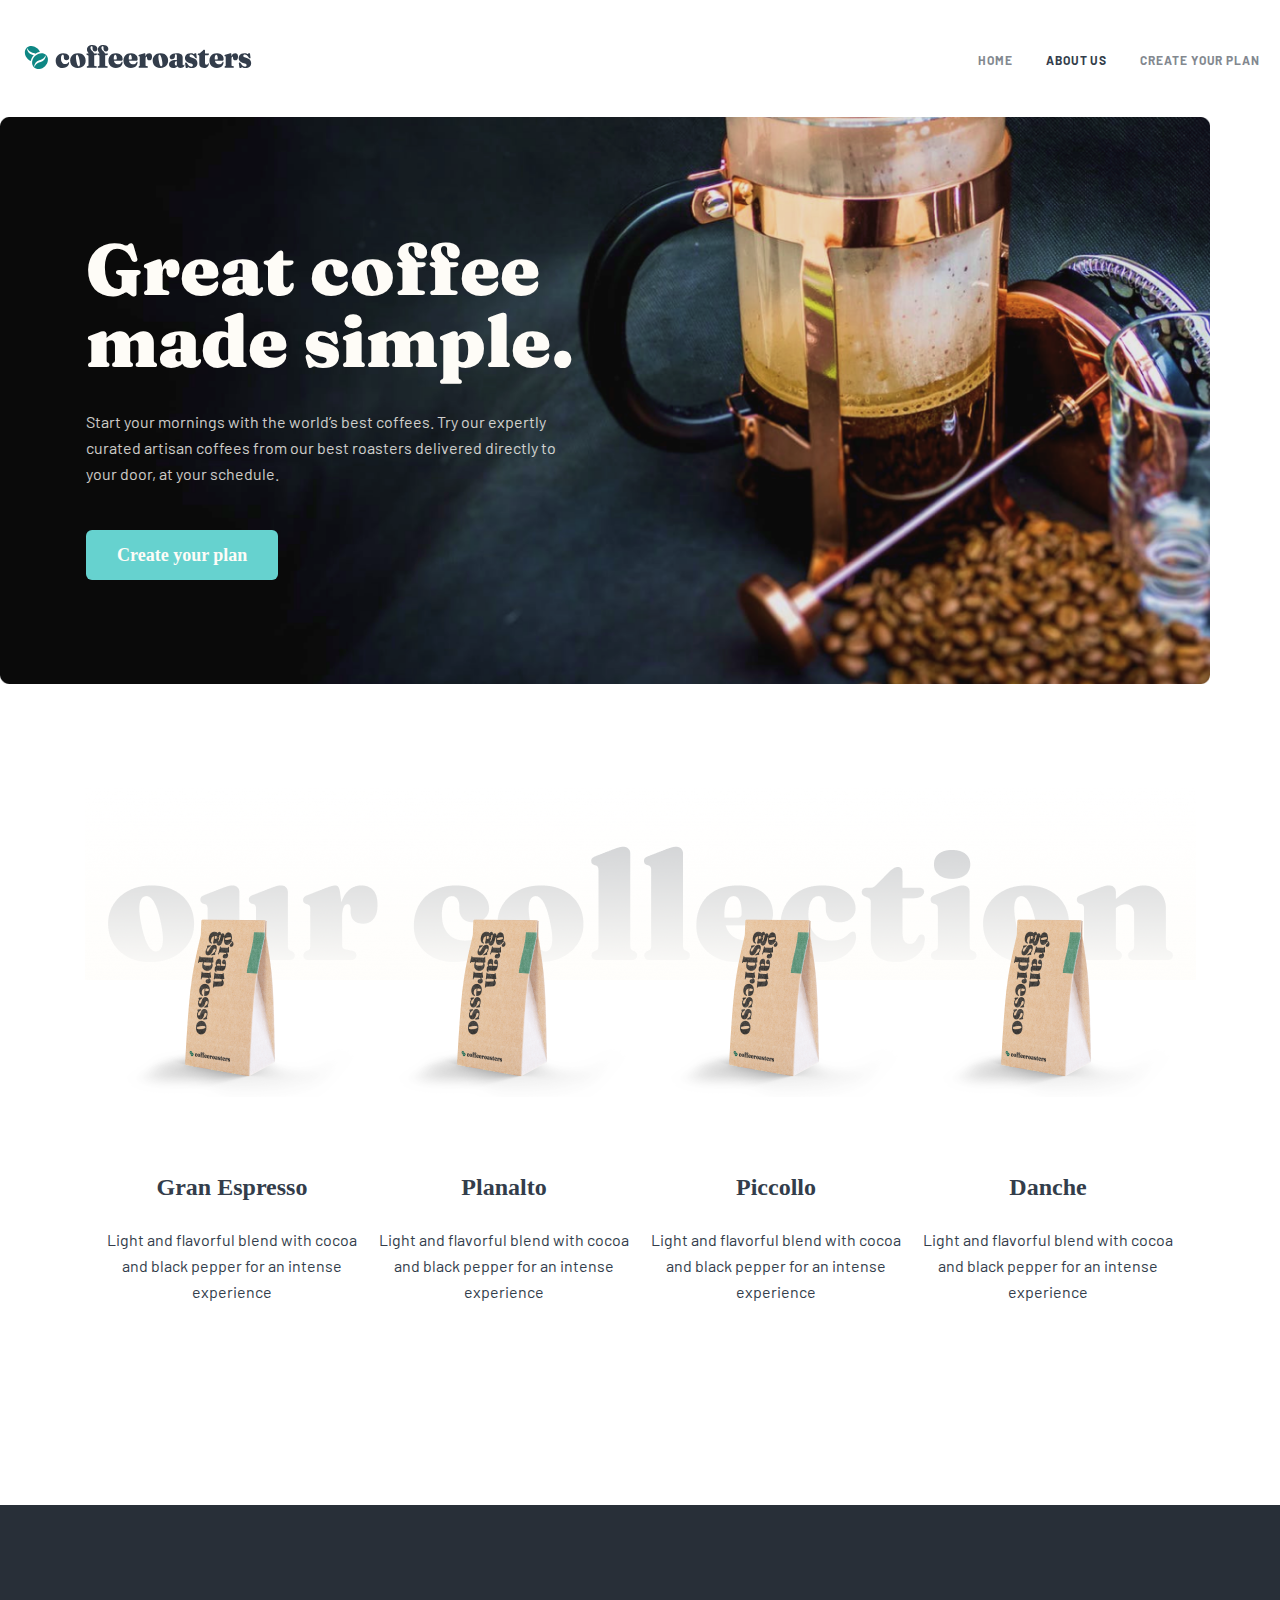
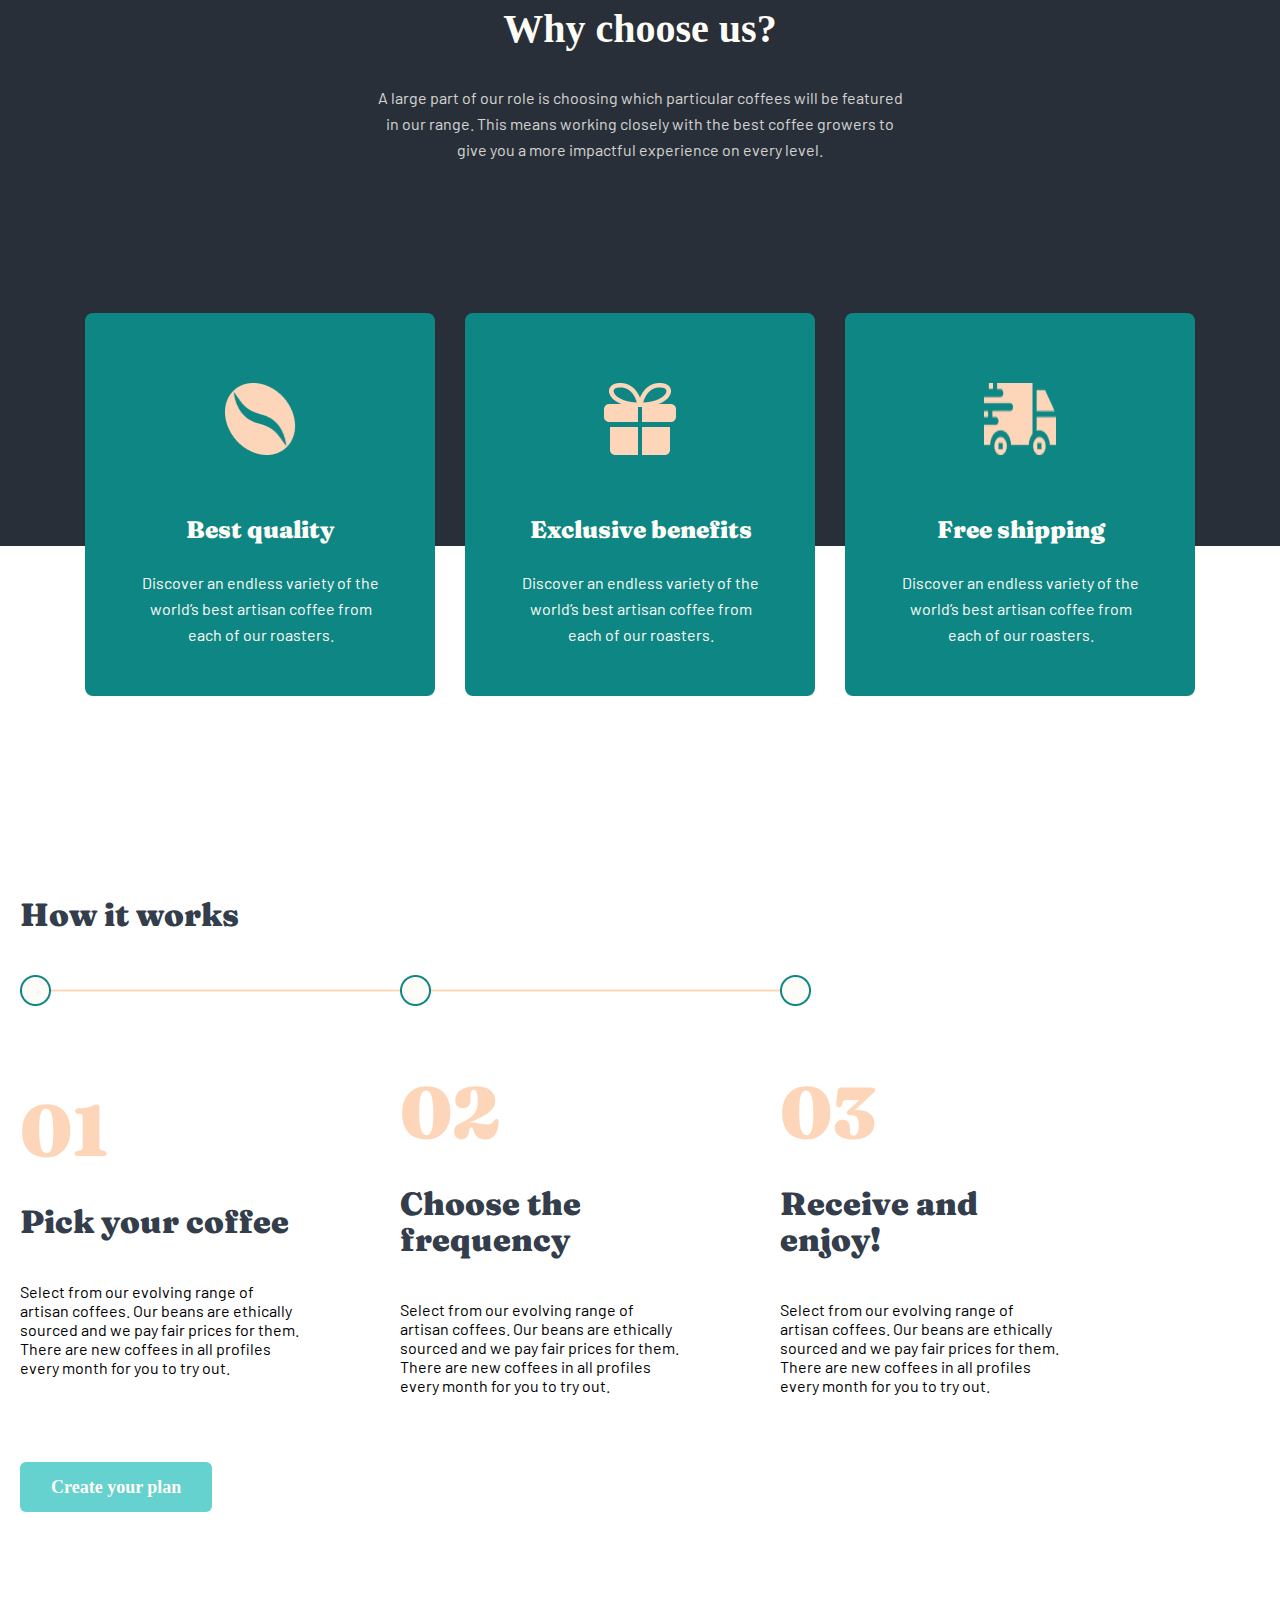
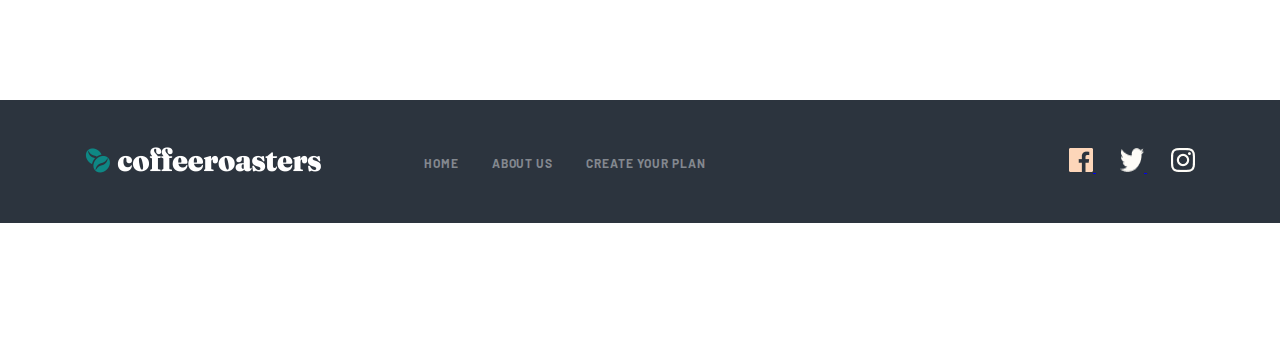
==== index.html @ d8177c58 "Initial commit" ====
<!DOCTYPE html>
<html lang="en">
<head>
    <meta charset="UTF-8">
    <meta http-equiv="X-UA-Compatible" content="IE=edge">
    <meta name="viewport" content="width=device-width, initial-scale=1.0">
    <link rel="stylesheet" href="./css/main.css">
    <title>Document</title>
</head>
<body>
    <!-- HEADER -->
    <header class="header">
        <div class="container header__container">
            <a class="header__link" href="#">
                <img class="header__img" src="./images/Group 5.svg" alt="logo" width="236" height="26">
            </a>
            <!-- NAV -->
            <nav class="sitenav">
                <ul class="sitenav__list">
                    <li class="sitenav__item">
                        <a href="#" class="sitenav__link">
                            HOME
                        </a>
                    </li>

                    <li class="sitenav__item">
                        <a href="#" class="sitenav__link sitenav__link--about">
                            ABOUT US
                        </a>
                    </li>

                    <li class="sitenav__item">
                        <a href="#" class="sitenav__link">
                            Create your plan
                        </a>
                    </li>
                </ul>
            </nav>
        </div>
    </header>

    <!-- MAIN -->
    <main class="main">
        <!-- HERO -->
        <section class="hero">
            <div class="container hero__container">
                <div class="hero__wrapper">
                    <h1 class="hero__heading">
                        Great coffee
                        made simple.
                    </h1>
                    <p class="hero__desc">
                        Start your mornings with the world’s best coffees. Try our expertly curated artisan coffees from our best roasters delivered directly to your door, at your schedule.
                    </p>
                    <a class="button" href="#">Create your plan</a>
                </div>
            </div>
        </section>
        <!-- COLLECTION -->
        <section class="collection">
            <div class="container collection__container">
                <ul class="collection__list">
                    <li class="collection__item">
                        <img class="collection__img" src="./images/collection.png" alt="collection" width="255" height="193">

                        <p class="collection__desc">
                            Gran Espresso
                        </p>
                        <p class="collection__desc-small">
                            Light and flavorful blend with cocoa and black pepper for an intense experience
                        </p>
                    </li>

                    <li class="collection__item">
                        <img class="collection__img" src="./images/collection.png" alt="collection" width="255" height="193">

                        <p class="collection__desc">
                            Planalto
                        </p>
                        <p class="collection__desc-small">
                            Light and flavorful blend with cocoa and black pepper for an intense experience
                        </p>
                    </li>

                    <li class="collection__item">
                        <img class="collection__img" src="./images/collection.png" alt="collection" width="255" height="193">

                        <p class="collection__desc">
                            Piccollo
                        </p>
                        <p class="collection__desc-small">
                            Light and flavorful blend with cocoa and black pepper for an intense experience
                        </p>
                    </li>

                    <li class="collection__item">
                        <img class="collection__img" src="./images/collection.png" alt="collection" width="255" height="193">

                        <p class="collection__desc">
                            Danche
                        </p>
                        <p class="collection__desc-small">
                            Light and flavorful blend with cocoa and black pepper for an intense experience
                        </p>
                    </li>
                </ul>
            </div>
        </section>
        <!-- CHOOSE -->
        <section class="choose">
            <div class="container choose__container">
                <h2 class="choose__heading">Why choose us?</h2>
                <p class="choose__desc">
                    A large part of our role is choosing which particular coffees will be featured
                    in our range. This means working closely with the best coffee growers to give
                    you a more impactful experience on every level.
                </p>

                <ul class="choose__list">
                    <li class="choose__item">
                        <img class="choose__img" src="./images/cofe.png" alt="cofe" width="72" height="72">

                        <p class="choose__list-desc">Best quality</p>
                        <p class="choose__list-descsmall">Discover an endless variety of the world’s best artisan coffee from each of our roasters.</p>
                    </li>

                    <li class="choose__item">
                        <img class="choose__img" src="./images/sovga.png" alt="cofe" width="72" height="72">

                        <p class="choose__list-desc">Exclusive benefits</p>
                        <p class="choose__list-descsmall">Discover an endless variety of the world’s best artisan coffee from each of our roasters.</p>
                    </li>

                    <li class="choose__item">
                        <img class="choose__img" src="./images/kamaz.png" alt="cofe" width="72" height="72">

                        <p class="choose__list-desc">Free shipping</p>
                        <p class="choose__list-descsmall">Discover an endless variety of the world’s best artisan coffee from each of our roasters.</p>
                    </li>
                </ul>
            </div>
        </section>
        <!-- WORKS -->
        <section class="works">
            <div class="container works__container">
                <p class="works__desc">How it works</p>
                <img class="works__img" src="./images/works.png" alt="works" >

                <ul class="works__list">
                    <li class="works__item">
                        <span class="works__span">01</span>

                        <p class="works__desc">
                            Pick your coffee
                        </p>
                        <p class="works__desc-small">Select from our evolving range of artisan coffees. Our beans are ethically sourced and we pay fair prices for them. There are new coffees in all profiles every month for you to try out.</p>
                    </li>

                    <li class="works__item">
                        <span class="works__span">02</span>

                        <p class="works__desc">
                            Choose the frequency
                        </p>
                        <p class="works__desc-small">Select from our evolving range of artisan coffees. Our beans are ethically sourced and we pay fair prices for them. There are new coffees in all profiles every month for you to try out.</p>
                    </li>

                    <li class="works__item">
                        <span class="works__span">03</span>

                        <p class="works__desc">
                            Receive and enjoy!
                        </p>
                        <p class="works__desc-small">Select from our evolving range of artisan coffees. Our beans are ethically sourced and we pay fair prices for them. There are new coffees in all profiles every month for you to try out.</p>
                    </li>
                </ul>

                <a class="button" href="#">Create your plan</a>
            </div>
        </section>
    </main>

    <!-- FOOTER -->
    <footer class="footer">
        <div class="container footer__container">
          <div class="footer__wrapper">
            <a class="header__link" href="#">
                <img class="header__img" src="./images/coffe.png" alt="logo" width="236" height="26">
            </a>

            <ul class="footer__list">
                <li class="footer__item">
                    <a class="footer__link" href="#">HOME</a>
                </li>

                <li class="footer__item">
                    <a class="footer__link" href="#">ABOUT US</a>
                </li>

                <li class="footer__item">
                    <a class="footer__link" href="#">Create your plan</a>
                </li>
            </ul>
          </div>

          <div class="footer__imgwrapper">
            <a class="footer__img-link" href="#">
                <img class="footer__img" src="./images/facebook.png" alt="facebook" width="24" height="24">
            </a>

            <a class="footer__img-link" href="#">
                <img class="footer__img" src="./images/twitter.png" alt="facebook" width="24" height="24">
            </a>

            <a class="footer__img-link" href="#">
                <img class="footer__img" src="./images/instagram.png" alt="facebook" width="24" height="24">
            </a>
          </div>
        </div>
    </footer>
</body>
</html>
---- css/main.css ----
@font-face {
  font-family: 'Barlow';
  src: url("../fonts/Barlow-Regular.woff2") format("woff2"), url("../fonts/Barlow-Regular.woff") format("woff"), url("../fonts/Barlow-Regular.ttf") format("truetype");
  font-weight: normal;
  font-style: normal;
  font-display: swap;
}

@font-face {
  font-family: 'Barlow';
  src: url("../fonts/Barlow-SemiBold.woff2") format("woff2"), url("../fonts/Barlow-SemiBold.woff") format("woff"), url("../fonts/Barlow-SemiBold.ttf") format("truetype");
  font-weight: 600;
  font-style: normal;
  font-display: swap;
}

@font-face {
  font-family: 'Fraunces';
  src: url("../fonts/Fraunces-Black.woff2") format("woff2"), url("../fonts/Fraunces-Black.woff") format("woff"), url("../fonts/Fraunces-Black.ttf") format("truetype");
  font-weight: 900;
  font-style: normal;
  font-display: swap;
}

@font-face {
  font-family: 'Barlow';
  src: url("../fonts/Barlow-Medium.woff2") format("woff2"), url("../fonts/Barlow-Medium.woff") format("woff"), url("../fonts/Barlow-Medium.ttf") format("truetype");
  font-weight: 500;
  font-style: normal;
  font-display: swap;
}

@font-face {
  font-family: 'Barlow';
  src: url("../fonts/Barlow-Bold.woff2") format("woff2"), url("../fonts/Barlow-Bold.woff") format("woff"), url("../fonts/Barlow-Bold.ttf") format("truetype");
  font-weight: bold;
  font-style: normal;
  font-display: swap;
}

html {
  -webkit-box-sizing: border-box;
          box-sizing: border-box;
  scroll-behavior: smooth;
}

*,
*::after,
*::before {
  -webkit-box-sizing: border-box;
          box-sizing: border-box;
}

body {
  margin: 0;
  padding: 0;
  font-family: 'Barlow', 'Fraunces', sans-serif;
}

img {
  display: inline-block;
}

.visually-hidden {
  position: absolute;
  width: 1px;
  height: 1px;
  margin: -1px;
  border: 0;
  padding: 0;
  white-space: nowrap;
  -webkit-clip-path: inset(100%);
          clip-path: inset(100%);
  clip: rect(0 0 0 0);
  overflow: hidden;
}

.container {
  max-width: 1320px;
  margin: 0 auto;
  padding: 0 20px;
}

.button {
  padding: 15px 31px;
  text-decoration: none;
  background: #66D2CF;
  border-radius: 6px;
  font-family: 'Fraunces 9pt';
  font-style: normal;
  font-weight: 900;
  font-size: 18px;
  line-height: 25px;
  text-align: center;
  color: #FEFCF7;
}

.button:hover {
  opacity: 0.8;
}

.button:active {
  opacity: 0.4;
}

.header {
  padding-top: 44px;
  padding-bottom: 44px;
}

.header__container {
  display: -webkit-box;
  display: -ms-flexbox;
  display: flex;
  -webkit-box-align: center;
      -ms-flex-align: center;
          align-items: center;
  -webkit-box-pack: justify;
      -ms-flex-pack: justify;
          justify-content: space-between;
}

.header__link {
  text-decoration: none;
}

.header__link:hover {
  opacity: 0.8;
}

.header__link:active {
  opacity: 0.4;
}

.sitenav__list {
  display: -webkit-box;
  display: -ms-flexbox;
  display: flex;
  margin: 0;
  padding: 0;
  list-style: none;
}

.sitenav__item + .sitenav__item {
  margin-left: 33px;
}

.sitenav__link {
  text-decoration: none;
  font-weight: 700;
  font-size: 12px;
  line-height: 15px;
  letter-spacing: 0.923077px;
  text-transform: uppercase;
  color: #83888F;
}

.sitenav__link--about {
  color: #333D4B;
}

.sitenav__link:hover {
  opacity: 0.8;
}

.sitenav__link:active {
  opacity: 0.4;
}

.hero__container {
  background-image: url(../images/Bitmap.png);
  background-size: contain;
  background-repeat: no-repeat;
  padding-top: 116px;
  padding-bottom: 116px;
  padding-left: 86px;
}

.hero__wrapper {
  width: 493px;
}

.hero__heading {
  font-family: 'Fraunces';
  margin: 0;
  margin-bottom: 32px;
  font-weight: 900;
  font-size: 72px;
  line-height: 72px;
  color: #FEFCF7;
}

.hero__desc {
  margin: 0;
  margin-bottom: 56px;
  font-size: 16px;
  line-height: 26px;
  color: #FEFCF7;
  mix-blend-mode: normal;
  opacity: 0.8;
}

.collection {
  padding-top: 100px;
  padding-bottom: 200px;
}

.collection__container {
  max-width: 1111px;
  padding-top: 120px;
  background-image: url(../images/our.png);
  background-repeat: no-repeat;
  background-size: contain;
}

.collection__img {
  margin-bottom: 71px;
}

.collection__list {
  display: -webkit-box;
  display: -ms-flexbox;
  display: flex;
  -webkit-box-pack: justify;
      -ms-flex-pack: justify;
          justify-content: space-between;
  list-style: none;
  margin: 0;
  padding: 0;
}

.collection__desc {
  width: 255px;
  margin: 0;
  margin-bottom: 24px;
  font-family: 'Fraunces 9pt';
  font-style: normal;
  font-weight: 900;
  font-size: 24px;
  line-height: 32px;
  text-align: center;
  color: #333D4B;
}

.collection__desc-small {
  width: 255px;
  margin: 0;
  font-size: 16px;
  line-height: 26px;
  text-align: center;
  color: #333D4B;
}

.choose {
  padding-bottom: 351px;
}

.choose__container {
  padding-top: 100px;
  background-color: #282F38;
}

.choose__heading {
  margin: 0;
  margin-bottom: 32px;
  font-family: 'Fraunces 9pt';
  font-style: normal;
  font-weight: 900;
  font-size: 40px;
  line-height: 48px;
  text-align: center;
  color: #FEFCF7;
}

.choose__desc {
  width: 540px;
  margin: 0;
  margin: 0 auto;
  font-size: 16px;
  line-height: 26px;
  text-align: center;
  color: #FEFCF7;
  mix-blend-mode: normal;
  opacity: 0.8;
}

.choose__list {
  display: -webkit-box;
  display: -ms-flexbox;
  display: flex;
  -webkit-box-pack: center;
      -ms-flex-pack: center;
          justify-content: center;
  list-style: none;
  margin: 0;
  padding: 0;
}

.choose__item {
  position: relative;
  top: 150px;
  text-align: center;
  padding-top: 70px;
  padding-right: 48px;
  padding-bottom: 48px;
  padding-left: 48px;
  background-color: #0E8784;
  border-radius: 8px;
  width: 350px;
}

.choose__item + .choose__item {
  margin-left: 30px;
}

.choose__img {
  margin-bottom: 56px;
}

.choose__list-desc {
  width: 255px;
  margin: 0;
  margin-bottom: 24px;
  font-family: 'Fraunces';
  font-weight: 900;
  font-size: 24px;
  line-height: 32px;
  color: #FEFCF7;
}

.choose__list-descsmall {
  margin: 0;
  width: 255px;
  font-size: 16px;
  line-height: 26px;
  color: #FEFCF7;
}

.works {
  padding-bottom: 200px;
}

.works__desc {
  margin: 0;
  margin-bottom: 80px;
  font-family: 'Fraunces 9pt';
  font-style: normal;
  font-weight: 900;
  font-size: 24px;
  line-height: 32px;
  color: #83888F;
}

.works__img {
  margin-bottom: 67px;
}

.works__list {
  display: -webkit-box;
  display: -ms-flexbox;
  display: flex;
  -webkit-box-align: center;
      -ms-flex-align: center;
          align-items: center;
  list-style: none;
  margin: 0;
  padding: 0;
}

.works__item {
  width: 285px;
  margin-bottom: 64px;
}

.works__item + .works__item {
  margin-left: 95px;
}

.works__span {
  display: inline-block;
  margin-bottom: 38px;
  font-family: 'Fraunces';
  font-style: normal;
  font-weight: 900;
  font-size: 72px;
  line-height: 72px;
  color: #FDD6BA;
}

.works__desc {
  margin: 0;
  margin-bottom: 42px;
  font-family: 'Fraunces';
  font-style: normal;
  font-weight: 900;
  font-size: 32px;
  line-height: 36px;
  color: #333D4B;
}

.works__desc-smal {
  margin: 0;
  font-size: 16px;
  line-height: 26px;
  color: #333D4B;
}

.footer {
  padding-bottom: 135px;
}

.footer__container {
  display: -webkit-box;
  display: -ms-flexbox;
  display: flex;
  -webkit-box-align: center;
      -ms-flex-align: center;
          align-items: center;
  -webkit-box-pack: justify;
      -ms-flex-pack: justify;
          justify-content: space-between;
  background: #2C343E;
  padding: 47px 85px;
}

.footer__list {
  display: -webkit-box;
  display: -ms-flexbox;
  display: flex;
  list-style: none;
  margin: 0;
  margin-left: 103px;
  padding: 0;
}

.footer__item + .footer__item {
  margin-left: 33px;
}

.footer__wrapper {
  display: -webkit-box;
  display: -ms-flexbox;
  display: flex;
  -webkit-box-align: center;
      -ms-flex-align: center;
          align-items: center;
}

.footer__link {
  text-decoration: none;
  font-weight: 700;
  font-size: 12px;
  line-height: 15px;
  letter-spacing: 0.923077px;
  text-transform: uppercase;
  color: #83888F;
}

.footer__link:hover {
  opacity: 0.8;
}

.footer__link:active {
  opacity: 0.4;
}

.footer__img-link + .footer__img-link {
  margin-left: 24px;
}

.footer__img-link:hover {
  opacity: 0.8;
}

.footer__img-link:active {
  opacity: 0.4;
}
/*# sourceMappingURL=main.css.map */
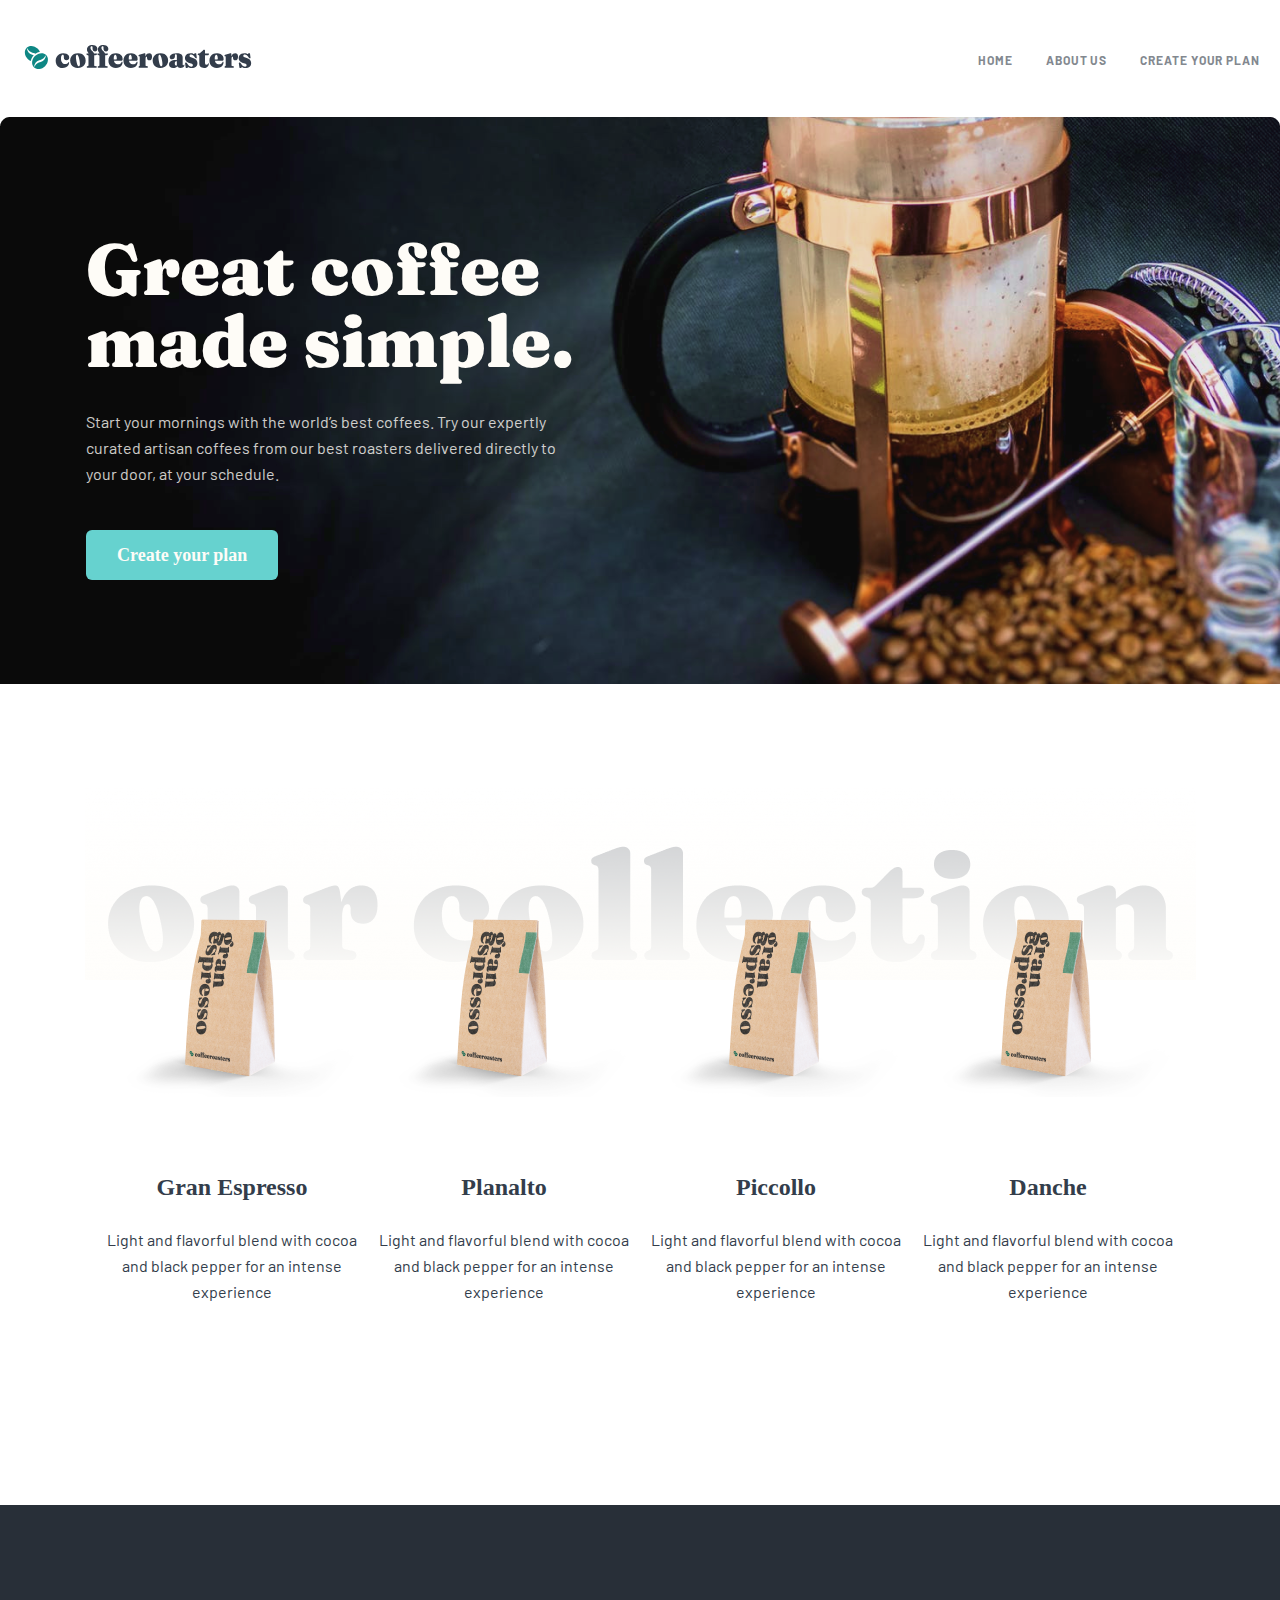
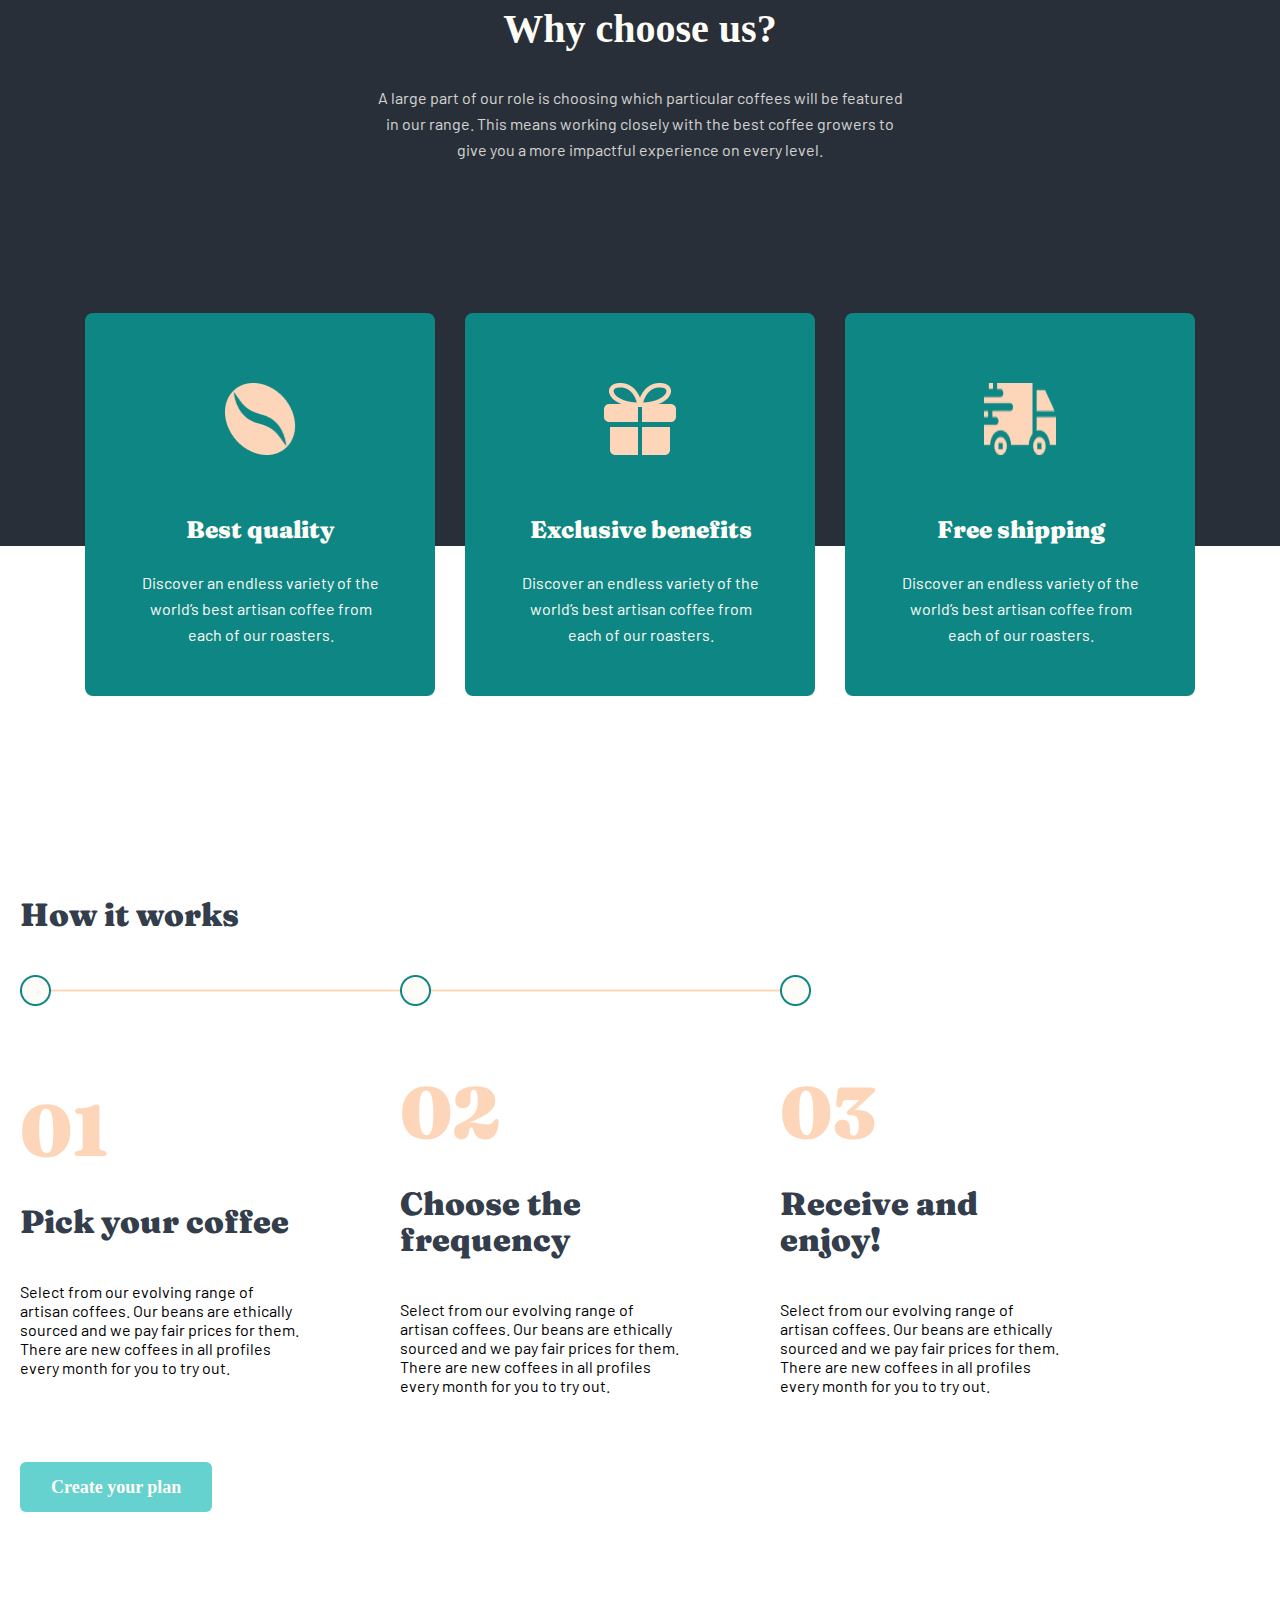
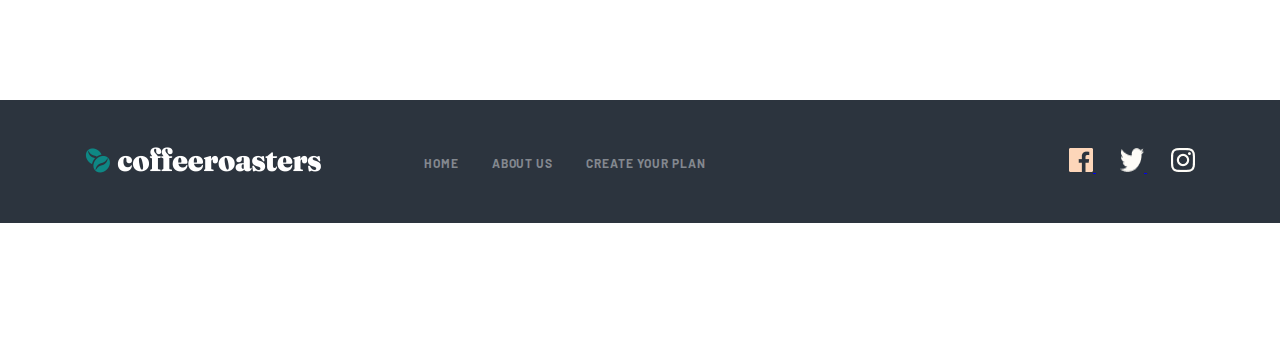
==== commit 252aadc0: "about" ====
--- a/index.html
+++ b/index.html
@@ -24,7 +24,7 @@
                     </li>
 
                     <li class="sitenav__item">
-                        <a href="#" class="sitenav__link sitenav__link--about">
+                        <a href="./about.html" class="sitenav__link sitenav__link--about">
                             ABOUT US
                         </a>
                     </li>
--- a/css/main.css
+++ b/css/main.css
@@ -155,10 +155,6 @@
   color: #83888F;
 }
 
-.sitenav__link--about {
-  color: #333D4B;
-}
-
 .sitenav__link:hover {
   opacity: 0.8;
 }
@@ -169,8 +165,7 @@
 
 .hero__container {
   background-image: url(../images/Bitmap.png);
-  background-size: contain;
-  background-repeat: no-repeat;
+  background-size: cover;
   padding-top: 116px;
   padding-bottom: 116px;
   padding-left: 86px;
@@ -475,4 +470,72 @@
 .footer__img-link:active {
   opacity: 0.4;
 }
+
+.about {
+  padding-bottom: 168px;
+}
+
+.about__container {
+  background-image: url(../images/blackcofe.png);
+  background-size: cover;
+  padding: 137px 85px;
+}
+
+.about__heading {
+  margin: 0;
+  margin-bottom: 24px;
+  font-family: 'Fraunces';
+  font-style: normal;
+  font-weight: 900;
+  font-size: 40px;
+  line-height: 48px;
+  color: #FEFCF7;
+}
+
+.about__desc {
+  width: 445px;
+  margin: 0;
+  font-size: 16px;
+  line-height: 26px;
+  color: #FEFCF7;
+}
+
+.commitment {
+  padding-bottom: 256px;
+}
+
+.commitment__container {
+  display: -webkit-box;
+  display: -ms-flexbox;
+  display: flex;
+  -webkit-box-align: center;
+      -ms-flex-align: center;
+          align-items: center;
+  -webkit-box-pack: center;
+      -ms-flex-pack: center;
+          justify-content: center;
+}
+
+.commitment__wrapper {
+  margin-left: 125px;
+  width: 540px;
+}
+
+.commitment__heading {
+  margin: 0;
+  font-family: 'Fraunces';
+  font-style: normal;
+  font-weight: 900;
+  font-size: 40px;
+  line-height: 48px;
+  color: #333D4B;
+}
+
+.commitment__desc {
+  margin: 0;
+  line-height: 26px;
+  color: #333D4B;
+  mix-blend-mode: normal;
+  opacity: 0.8;
+}
 /*# sourceMappingURL=main.css.map */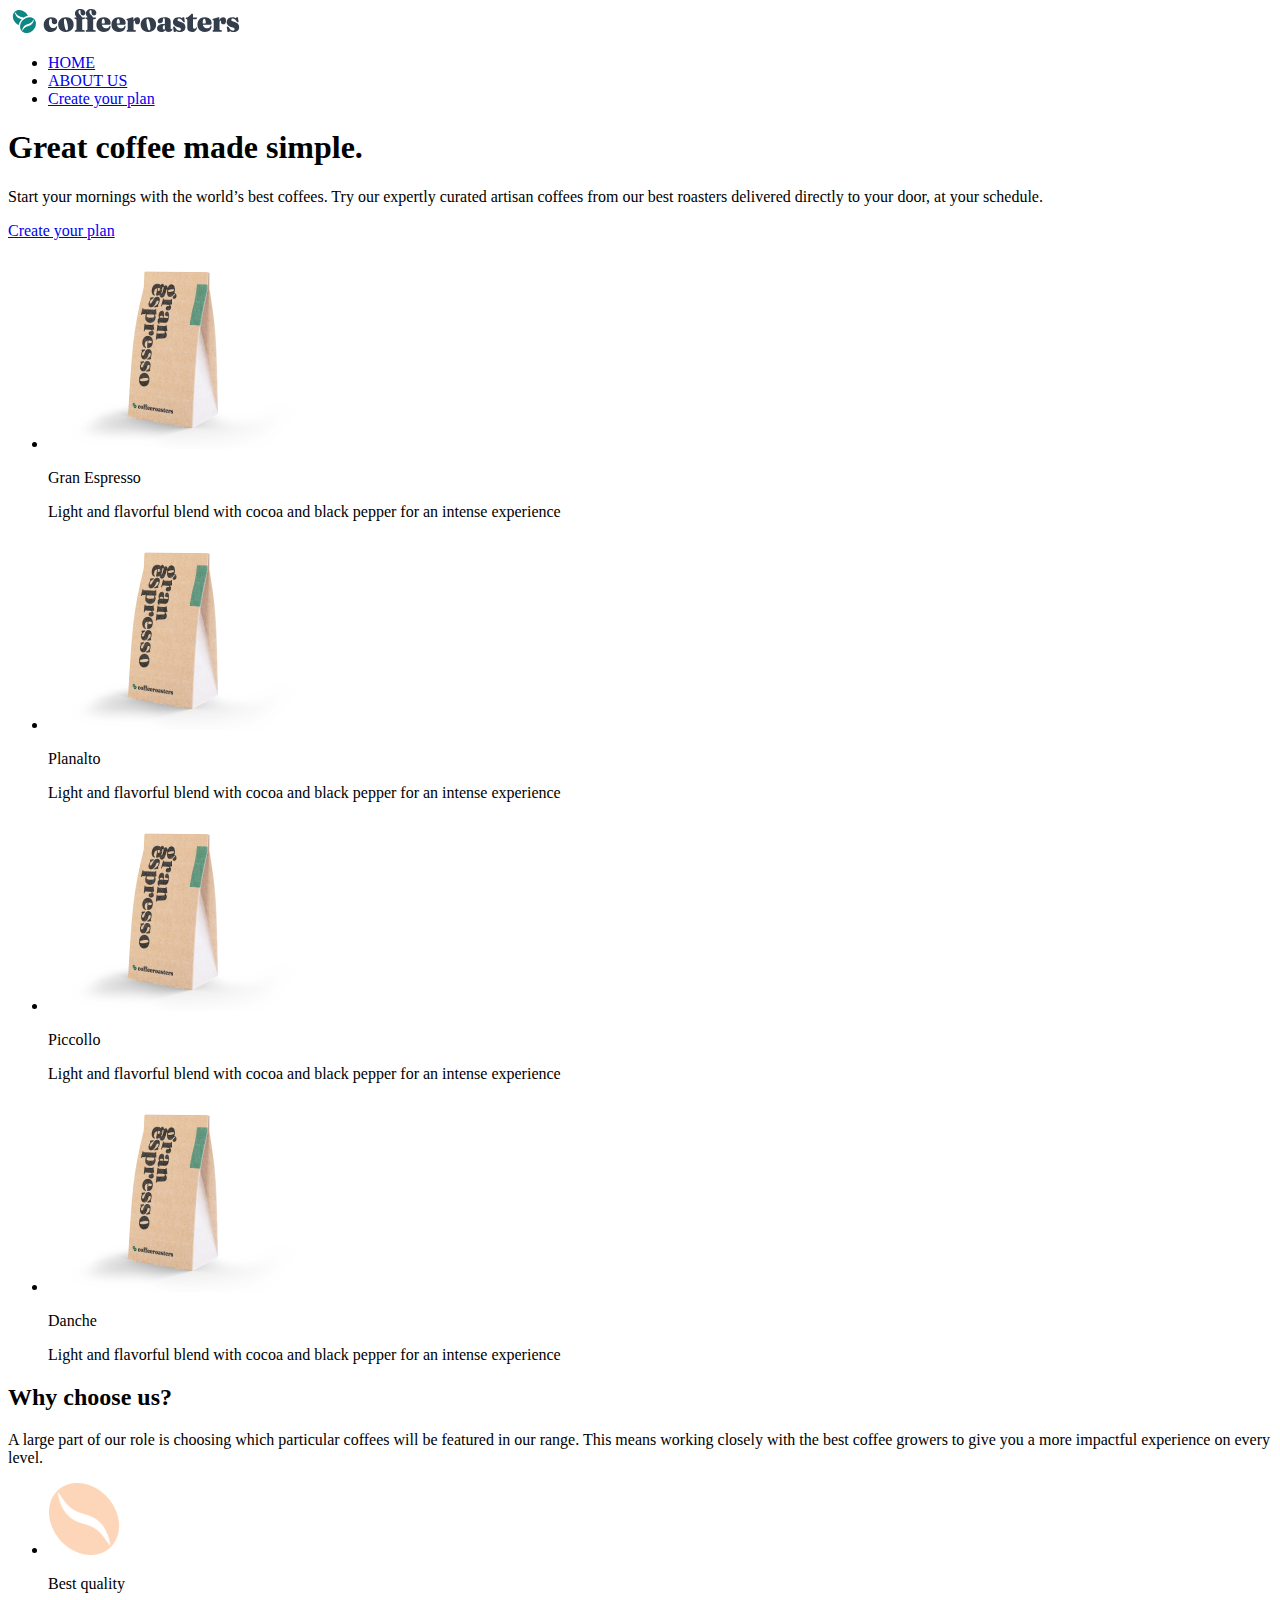
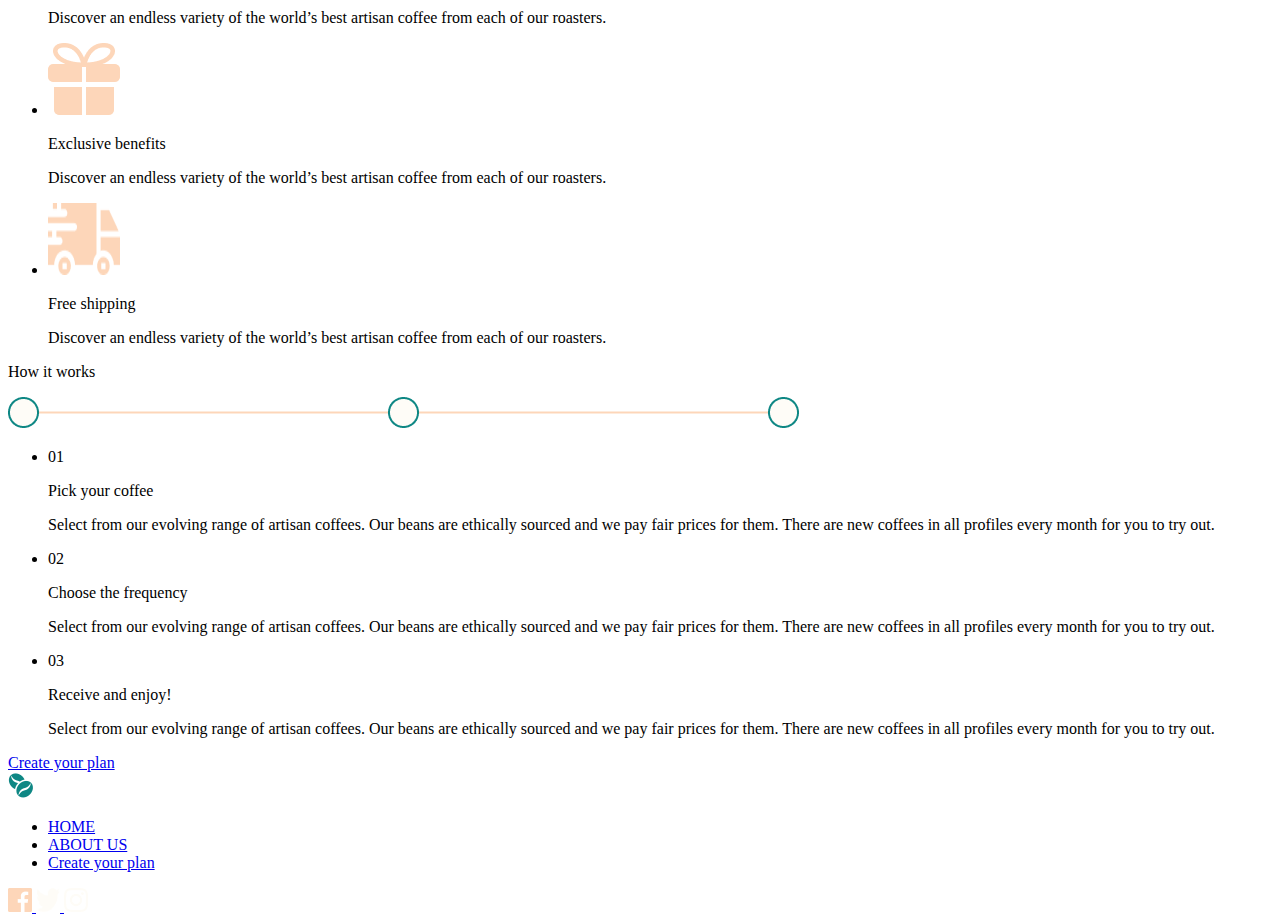
==== commit fbed7305: "link" ====
--- a/index.html
+++ b/index.html
@@ -4,8 +4,10 @@
     <meta charset="UTF-8">
     <meta http-equiv="X-UA-Compatible" content="IE=edge">
     <meta name="viewport" content="width=device-width, initial-scale=1.0">
-    <link rel="stylesheet" href="./css/main.css">
-    <title>Document</title>
+    <link rel="shortcut icon" href="./images/medall.jpg" type="image/x-icon">
+    <!-- <link rel="stylesheet" href="./css/main.css"> -->
+    <link rel="stylesheet" href="./css/main.min.css">
+    <title>Coffea</title>
 </head>
 <body>
     <!-- HEADER -->
@@ -30,7 +32,7 @@
                     </li>
 
                     <li class="sitenav__item">
-                        <a href="#" class="sitenav__link">
+                        <a href="./subscribe.html" class="sitenav__link">
                             Create your plan
                         </a>
                     </li>
@@ -194,11 +196,11 @@
                 </li>
 
                 <li class="footer__item">
-                    <a class="footer__link" href="#">ABOUT US</a>
+                    <a class="footer__link" href="./about.html">ABOUT US</a>
                 </li>
 
                 <li class="footer__item">
-                    <a class="footer__link" href="#">Create your plan</a>
+                    <a class="footer__link" href="./subscribe.html">Create your plan</a>
                 </li>
             </ul>
           </div>
--- a/css/main.css
+++ b/css/main.css
@@ -501,7 +501,7 @@
 }
 
 .commitment {
-  padding-bottom: 256px;
+  padding-bottom: 356px;
 }
 
 .commitment__container {
@@ -538,4 +538,45 @@
   mix-blend-mode: normal;
   opacity: 0.8;
 }
+
+.quality__container {
+  display: -webkit-box;
+  display: -ms-flexbox;
+  display: flex;
+  -webkit-box-align: center;
+      -ms-flex-align: center;
+          align-items: center;
+  background-color: #282F38;
+  border-radius: 8px;
+  padding-bottom: 88px;
+  padding-left: 85px;
+}
+
+.quality__wrapper {
+  width: 540px;
+  margin-right: 125px;
+}
+
+.quality__heading {
+  margin: 0;
+  margin-bottom: 32px;
+  font-family: 'Fraunces';
+  font-weight: 900;
+  font-size: 40px;
+  line-height: 48px;
+  color: #FEFCF7;
+}
+
+.quality__desc {
+  margin: 0;
+  line-height: 26px;
+  color: #FEFCF7;
+  mix-blend-mode: normal;
+  opacity: 0.8;
+}
+
+.quality__img {
+  position: relative;
+  top: -88px;
+}
 /*# sourceMappingURL=main.css.map */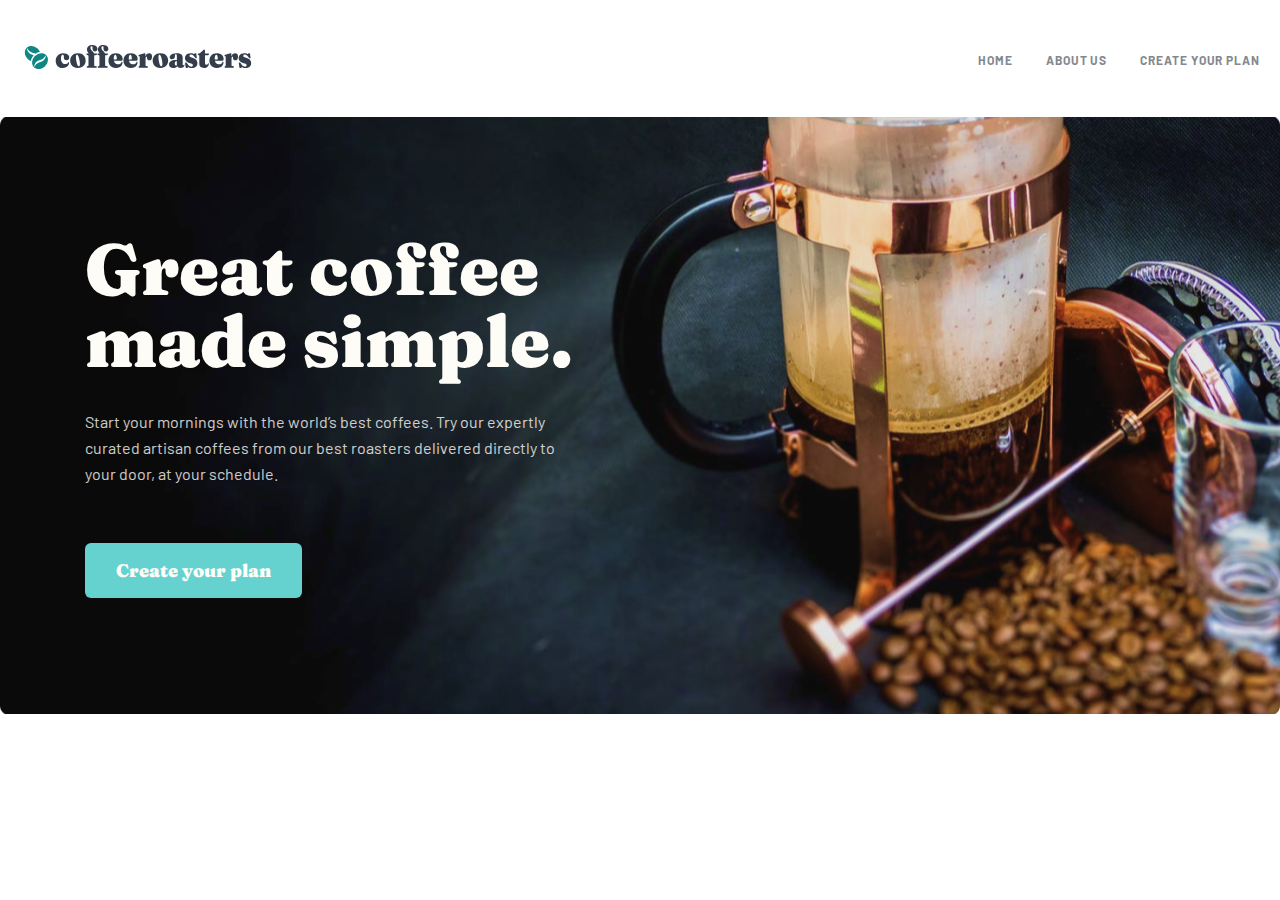
==== commit b2958817: "docs: sections" ====
--- a/index.html
+++ b/index.html
@@ -5,16 +5,20 @@
     <meta http-equiv="X-UA-Compatible" content="IE=edge">
     <meta name="viewport" content="width=device-width, initial-scale=1.0">
     <link rel="shortcut icon" href="./images/medall.jpg" type="image/x-icon">
-    <!-- <link rel="stylesheet" href="./css/main.css"> -->
-    <link rel="stylesheet" href="./css/main.min.css">
+    <link rel="stylesheet" href="./css/main.css">
+    <!-- <link rel="stylesheet" href="./css/main.min.css"> -->
     <title>Coffea</title>
 </head>
 <body>
     <!-- HEADER -->
-    <header class="header">
+    <header class="header header--open">
         <div class="container header__container">
             <a class="header__link" href="#">
                 <img class="header__img" src="./images/Group 5.svg" alt="logo" width="236" height="26">
+            </a>
+
+            <a class="header__link header__link--active" href="#">
+                <img class="header__img" src="./images/footerlogo.png" alt="logo" width="163" height="18">
             </a>
             <!-- NAV -->
             <nav class="sitenav">
@@ -38,13 +42,16 @@
                     </li>
                 </ul>
             </nav>
+
+            <button class="header__hamburger">
+            </button>
         </div>
     </header>
 
     <!-- MAIN -->
     <main class="main">
         <!-- HERO -->
-        <section class="hero">
+        <section class="hero hero__none">
             <div class="container hero__container">
                 <div class="hero__wrapper">
                     <h1 class="hero__heading">
@@ -59,57 +66,65 @@
             </div>
         </section>
         <!-- COLLECTION -->
-        <section class="collection">
+        <section class="collection collection__none">
             <div class="container collection__container">
                 <ul class="collection__list">
                     <li class="collection__item">
                         <img class="collection__img" src="./images/collection.png" alt="collection" width="255" height="193">
 
+                       <div class="collection__wrapper">
                         <p class="collection__desc">
                             Gran Espresso
                         </p>
                         <p class="collection__desc-small">
                             Light and flavorful blend with cocoa and black pepper for an intense experience
                         </p>
-                    </li>
-
-                    <li class="collection__item">
-                        <img class="collection__img" src="./images/collection.png" alt="collection" width="255" height="193">
-
+                       </div>
+                    </li>
+
+                    <li class="collection__item">
+                        <img class="collection__img" src="./images/collection.png" alt="collection" width="255" height="193">
+
+                       <div class="collection__wrapper">
                         <p class="collection__desc">
                             Planalto
                         </p>
                         <p class="collection__desc-small">
                             Light and flavorful blend with cocoa and black pepper for an intense experience
                         </p>
-                    </li>
-
-                    <li class="collection__item">
-                        <img class="collection__img" src="./images/collection.png" alt="collection" width="255" height="193">
-
+                       </div>
+                    </li>
+
+                    <li class="collection__item">
+                        <img class="collection__img" src="./images/collection.png" alt="collection" width="255" height="193">
+
+                       <div class="collection__wrapper">
                         <p class="collection__desc">
                             Piccollo
                         </p>
                         <p class="collection__desc-small">
                             Light and flavorful blend with cocoa and black pepper for an intense experience
                         </p>
-                    </li>
-
-                    <li class="collection__item">
-                        <img class="collection__img" src="./images/collection.png" alt="collection" width="255" height="193">
-
+                       </div>
+                    </li>
+
+                    <li class="collection__item">
+                        <img class="collection__img" src="./images/collection.png" alt="collection" width="255" height="193">
+
+                       <div class="collection__wrapper">
                         <p class="collection__desc">
                             Danche
                         </p>
                         <p class="collection__desc-small">
                             Light and flavorful blend with cocoa and black pepper for an intense experience
                         </p>
+                       </div>
                     </li>
                 </ul>
             </div>
         </section>
         <!-- CHOOSE -->
-        <section class="choose">
+        <section class="choose choose__none">
             <div class="container choose__container">
                 <h2 class="choose__heading">Why choose us?</h2>
                 <p class="choose__desc">
@@ -122,28 +137,34 @@
                     <li class="choose__item">
                         <img class="choose__img" src="./images/cofe.png" alt="cofe" width="72" height="72">
 
+                       <div class="choose__wrapper">
                         <p class="choose__list-desc">Best quality</p>
                         <p class="choose__list-descsmall">Discover an endless variety of the world’s best artisan coffee from each of our roasters.</p>
+                       </div>
                     </li>
 
                     <li class="choose__item">
                         <img class="choose__img" src="./images/sovga.png" alt="cofe" width="72" height="72">
 
+                       <div class="choose__wrapper">
                         <p class="choose__list-desc">Exclusive benefits</p>
                         <p class="choose__list-descsmall">Discover an endless variety of the world’s best artisan coffee from each of our roasters.</p>
+                       </div>
                     </li>
 
                     <li class="choose__item">
                         <img class="choose__img" src="./images/kamaz.png" alt="cofe" width="72" height="72">
 
+                       <div class="choose__wrapper">
                         <p class="choose__list-desc">Free shipping</p>
                         <p class="choose__list-descsmall">Discover an endless variety of the world’s best artisan coffee from each of our roasters.</p>
+                       </div>
                     </li>
                 </ul>
             </div>
         </section>
         <!-- WORKS -->
-        <section class="works">
+        <section class="works works__none">
             <div class="container works__container">
                 <p class="works__desc">How it works</p>
                 <img class="works__img" src="./images/works.png" alt="works" >
@@ -177,16 +198,16 @@
                     </li>
                 </ul>
 
-                <a class="button" href="#">Create your plan</a>
+                <a class="button works__button" href="#">Create your plan</a>
             </div>
         </section>
     </main>
 
     <!-- FOOTER -->
-    <footer class="footer">
+    <footer class="footer footer__none">
         <div class="container footer__container">
           <div class="footer__wrapper">
-            <a class="header__link" href="#">
+            <a class="header__link footer__logo" href="#">
                 <img class="header__img" src="./images/coffe.png" alt="logo" width="236" height="26">
             </a>
 
@@ -220,5 +241,7 @@
           </div>
         </div>
     </footer>
+
+    <script src="./js/app.js"></script>
 </body>
 </html>--- a/css/main.css
+++ b/css/main.css
@@ -1,3 +1,346 @@
+/*! normalize.css v8.0.1 | MIT License | github.com/necolas/normalize.css */
+/* Document
+   ========================================================================== */
+/**
+ * 1. Correct the line height in all browsers.
+ * 2. Prevent adjustments of font size after orientation changes in iOS.
+ */
+html {
+  line-height: 1.15;
+  /* 1 */
+  -webkit-text-size-adjust: 100%;
+  /* 2 */
+}
+
+/* Sections
+     ========================================================================== */
+/**
+   * Remove the margin in all browsers.
+   */
+body {
+  margin: 0;
+}
+
+/**
+   * Render the `main` element consistently in IE.
+   */
+main {
+  display: block;
+}
+
+/**
+   * Correct the font size and margin on `h1` elements within `section` and
+   * `article` contexts in Chrome, Firefox, and Safari.
+   */
+h1 {
+  font-size: 2em;
+  margin: 0.67em 0;
+}
+
+/* Grouping content
+     ========================================================================== */
+/**
+   * 1. Add the correct box sizing in Firefox.
+   * 2. Show the overflow in Edge and IE.
+   */
+hr {
+  -webkit-box-sizing: content-box;
+          box-sizing: content-box;
+  /* 1 */
+  height: 0;
+  /* 1 */
+  overflow: visible;
+  /* 2 */
+}
+
+/**
+   * 1. Correct the inheritance and scaling of font size in all browsers.
+   * 2. Correct the odd `em` font sizing in all browsers.
+   */
+pre {
+  font-family: monospace, monospace;
+  /* 1 */
+  font-size: 1em;
+  /* 2 */
+}
+
+/* Text-level semantics
+     ========================================================================== */
+/**
+   * Remove the gray background on active links in IE 10.
+   */
+a {
+  background-color: transparent;
+}
+
+/**
+   * 1. Remove the bottom border in Chrome 57-
+   * 2. Add the correct text decoration in Chrome, Edge, IE, Opera, and Safari.
+   */
+abbr[title] {
+  border-bottom: none;
+  /* 1 */
+  text-decoration: underline;
+  /* 2 */
+  -webkit-text-decoration: underline dotted;
+          text-decoration: underline dotted;
+  /* 2 */
+}
+
+/**
+   * Add the correct font weight in Chrome, Edge, and Safari.
+   */
+b,
+strong {
+  font-weight: bolder;
+}
+
+/**
+   * 1. Correct the inheritance and scaling of font size in all browsers.
+   * 2. Correct the odd `em` font sizing in all browsers.
+   */
+code,
+kbd,
+samp {
+  font-family: monospace, monospace;
+  /* 1 */
+  font-size: 1em;
+  /* 2 */
+}
+
+/**
+   * Add the correct font size in all browsers.
+   */
+small {
+  font-size: 80%;
+}
+
+/**
+   * Prevent `sub` and `sup` elements from affecting the line height in
+   * all browsers.
+   */
+sub,
+sup {
+  font-size: 75%;
+  line-height: 0;
+  position: relative;
+  vertical-align: baseline;
+}
+
+sub {
+  bottom: -0.25em;
+}
+
+sup {
+  top: -0.5em;
+}
+
+/* Embedded content
+     ========================================================================== */
+/**
+   * Remove the border on images inside links in IE 10.
+   */
+img {
+  border-style: none;
+}
+
+/* Forms
+     ========================================================================== */
+/**
+   * 1. Change the font styles in all browsers.
+   * 2. Remove the margin in Firefox and Safari.
+   */
+button,
+input,
+optgroup,
+select,
+textarea {
+  font-family: inherit;
+  /* 1 */
+  font-size: 100%;
+  /* 1 */
+  line-height: 1.15;
+  /* 1 */
+  margin: 0;
+  /* 2 */
+}
+
+/**
+   * Show the overflow in IE.
+   * 1. Show the overflow in Edge.
+   */
+button,
+input {
+  /* 1 */
+  overflow: visible;
+}
+
+/**
+   * Remove the inheritance of text transform in Edge, Firefox, and IE.
+   * 1. Remove the inheritance of text transform in Firefox.
+   */
+button,
+select {
+  /* 1 */
+  text-transform: none;
+}
+
+/**
+   * Correct the inability to style clickable types in iOS and Safari.
+   */
+button,
+[type="button"],
+[type="reset"],
+[type="submit"] {
+  -webkit-appearance: button;
+}
+
+/**
+   * Remove the inner border and padding in Firefox.
+   */
+button::-moz-focus-inner,
+[type="button"]::-moz-focus-inner,
+[type="reset"]::-moz-focus-inner,
+[type="submit"]::-moz-focus-inner {
+  border-style: none;
+  padding: 0;
+}
+
+/**
+   * Restore the focus styles unset by the previous rule.
+   */
+button:-moz-focusring,
+[type="button"]:-moz-focusring,
+[type="reset"]:-moz-focusring,
+[type="submit"]:-moz-focusring {
+  outline: 1px dotted ButtonText;
+}
+
+/**
+   * Correct the padding in Firefox.
+   */
+fieldset {
+  padding: 0.35em 0.75em 0.625em;
+}
+
+/**
+   * 1. Correct the text wrapping in Edge and IE.
+   * 2. Correct the color inheritance from `fieldset` elements in IE.
+   * 3. Remove the padding so developers are not caught out when they zero out
+   *    `fieldset` elements in all browsers.
+   */
+legend {
+  -webkit-box-sizing: border-box;
+          box-sizing: border-box;
+  /* 1 */
+  color: inherit;
+  /* 2 */
+  display: table;
+  /* 1 */
+  max-width: 100%;
+  /* 1 */
+  padding: 0;
+  /* 3 */
+  white-space: normal;
+  /* 1 */
+}
+
+/**
+   * Add the correct vertical alignment in Chrome, Firefox, and Opera.
+   */
+progress {
+  vertical-align: baseline;
+}
+
+/**
+   * Remove the default vertical scrollbar in IE 10+.
+   */
+textarea {
+  overflow: auto;
+}
+
+/**
+   * 1. Add the correct box sizing in IE 10.
+   * 2. Remove the padding in IE 10.
+   */
+[type="checkbox"],
+[type="radio"] {
+  -webkit-box-sizing: border-box;
+          box-sizing: border-box;
+  /* 1 */
+  padding: 0;
+  /* 2 */
+}
+
+/**
+   * Correct the cursor style of increment and decrement buttons in Chrome.
+   */
+[type="number"]::-webkit-inner-spin-button,
+[type="number"]::-webkit-outer-spin-button {
+  height: auto;
+}
+
+/**
+   * 1. Correct the odd appearance in Chrome and Safari.
+   * 2. Correct the outline style in Safari.
+   */
+[type="search"] {
+  -webkit-appearance: textfield;
+  /* 1 */
+  outline-offset: -2px;
+  /* 2 */
+}
+
+/**
+   * Remove the inner padding in Chrome and Safari on macOS.
+   */
+[type="search"]::-webkit-search-decoration {
+  -webkit-appearance: none;
+}
+
+/**
+   * 1. Correct the inability to style clickable types in iOS and Safari.
+   * 2. Change font properties to `inherit` in Safari.
+   */
+::-webkit-file-upload-button {
+  -webkit-appearance: button;
+  /* 1 */
+  font: inherit;
+  /* 2 */
+}
+
+/* Interactive
+     ========================================================================== */
+/*
+   * Add the correct display in Edge, IE 10+, and Firefox.
+   */
+details {
+  display: block;
+}
+
+/*
+   * Add the correct display in all browsers.
+   */
+summary {
+  display: list-item;
+}
+
+/* Misc
+     ========================================================================== */
+/**
+   * Add the correct display in IE 10+.
+   */
+template {
+  display: none;
+}
+
+/**
+   * Add the correct display in IE 10.
+   */
+[hidden] {
+  display: none;
+}
+
 @font-face {
   font-family: 'Barlow';
   src: url("../fonts/Barlow-Regular.woff2") format("woff2"), url("../fonts/Barlow-Regular.woff") format("woff"), url("../fonts/Barlow-Regular.ttf") format("truetype");
@@ -75,19 +418,36 @@
   overflow: hidden;
 }
 
+.collection__none {
+  display: none;
+}
+
+.choose__none {
+  display: none;
+}
+
+.works__none {
+  display: none;
+}
+
+.footer__none {
+  display: none;
+}
+
 .container {
+  width: 100%;
   max-width: 1320px;
   margin: 0 auto;
   padding: 0 20px;
 }
 
 .button {
+  display: inline-block;
   padding: 15px 31px;
   text-decoration: none;
   background: #66D2CF;
   border-radius: 6px;
-  font-family: 'Fraunces 9pt';
-  font-style: normal;
+  font-family: 'Fraunces';
   font-weight: 900;
   font-size: 18px;
   line-height: 25px;
@@ -122,6 +482,8 @@
 
 .header__link {
   text-decoration: none;
+  -ms-flex-negative: 0;
+      flex-shrink: 0;
 }
 
 .header__link:hover {
@@ -130,6 +492,26 @@
 
 .header__link:active {
   opacity: 0.4;
+}
+
+.header__link--active {
+  display: none;
+}
+
+.header__hamburger {
+  display: none;
+  background-color: transparent;
+  border: none;
+  margin: 0;
+  padding: 0;
+  background-image: url(../../images/bars-solid.svg);
+  background-repeat: no-repeat;
+  width: 20px;
+  height: 20px;
+}
+
+.sitenav {
+  white-space: nowrap;
 }
 
 .sitenav__list {
@@ -163,16 +545,135 @@
   opacity: 0.4;
 }
 
+@media only screen and (max-width: 768px) {
+  .header {
+    padding-top: 40px;
+    padding-bottom: 50px;
+    position: relative;
+  }
+}
+
+@media only screen and (max-width: 564px) {
+  .header__hamburger {
+    display: inline-block;
+  }
+  .header--open .header__hamburger {
+    background-image: url(../images/xmark-solid.svg);
+    background-size: contain;
+  }
+  .sitenav {
+    display: none;
+  }
+  .sitenav__item + .sitenav__item {
+    margin-left: 0;
+  }
+  .sitenav__item + .sitenav__item {
+    margin-top: 32px;
+  }
+  .header--open .sitenav {
+    display: inline-block;
+    position: absolute;
+    top: 100%;
+    left: 0;
+    width: 100%;
+    background: -webkit-gradient(linear, left top, left bottom, from(rgba(254, 252, 247, 0.504981)), color-stop(55.94%, #FEFCF7));
+    background: linear-gradient(180deg, rgba(254, 252, 247, 0.504981) 0%, #FEFCF7 55.94%);
+    -webkit-transform: matrix(1, 0, 0, -1, 0, 0);
+            transform: matrix(1, 0, 0, -1, 0, 0);
+  }
+  .header--open .sitenav__list {
+    padding-top: 60px;
+    -webkit-box-orient: vertical;
+    -webkit-box-direction: normal;
+        -ms-flex-direction: column;
+            flex-direction: column;
+    -webkit-box-align: center;
+        -ms-flex-align: center;
+            align-items: center;
+    margin-top: 400px;
+    -webkit-transform: matrix(1, 0, 0, -1, 0, 0);
+            transform: matrix(1, 0, 0, -1, 0, 0);
+  }
+  .header--open .sitenav__link {
+    font-size: 24px;
+    line-height: 32px;
+    color: #333D4B;
+  }
+}
+
+@media only screen and (max-width: 375px) {
+  .header {
+    padding-top: 32px;
+    padding-bottom: 40px;
+    position: relative;
+  }
+  .header__hamburger {
+    display: inline-block;
+  }
+  .header__link {
+    display: none;
+  }
+  .header__link--active {
+    display: inline-block;
+  }
+  .header--open .header__hamburger {
+    background-image: url(../images/xmark-solid.svg);
+    background-size: contain;
+  }
+  .sitenav {
+    display: none;
+  }
+  .sitenav__item + .sitenav__item {
+    margin-left: 0;
+  }
+  .sitenav__item + .sitenav__item {
+    margin-top: 32px;
+  }
+  .header--open .sitenav {
+    display: inline-block;
+    position: absolute;
+    top: 100%;
+    left: 0;
+    width: 100%;
+    background: -webkit-gradient(linear, left top, left bottom, from(rgba(254, 252, 247, 0.504981)), color-stop(55.94%, #FEFCF7));
+    background: linear-gradient(180deg, rgba(254, 252, 247, 0.504981) 0%, #FEFCF7 55.94%);
+    -webkit-transform: matrix(1, 0, 0, -1, 0, 0);
+            transform: matrix(1, 0, 0, -1, 0, 0);
+  }
+  .header--open .sitenav__list {
+    padding-top: 60px;
+    -webkit-box-orient: vertical;
+    -webkit-box-direction: normal;
+        -ms-flex-direction: column;
+            flex-direction: column;
+    -webkit-box-align: center;
+        -ms-flex-align: center;
+            align-items: center;
+    margin-top: 400px;
+    -webkit-transform: matrix(1, 0, 0, -1, 0, 0);
+            transform: matrix(1, 0, 0, -1, 0, 0);
+  }
+  .header--open .sitenav__link {
+    font-size: 24px;
+    line-height: 32px;
+    color: #333D4B;
+  }
+}
+
+.hero {
+  padding-bottom: 136px;
+}
+
 .hero__container {
   background-image: url(../images/Bitmap.png);
   background-size: cover;
-  padding-top: 116px;
-  padding-bottom: 116px;
-  padding-left: 86px;
+  background-repeat: no-repeat;
+  background-position: center;
+  padding: 116px 85px;
 }
 
 .hero__wrapper {
-  width: 493px;
+  max-width: 493px;
 }
 
 .hero__heading {
@@ -191,6 +692,134 @@
   font-size: 16px;
   line-height: 26px;
   color: #FEFCF7;
+  mix-blend-mode: normal;
+  opacity: 0.8;
+}
+
+@media only screen and (max-width: 768px) {
+  .hero {
+    padding-bottom: 144px;
+  }
+  .hero__container {
+    padding: 104px 58px;
+    background-image: url(../../images/herotablet.png);
+    background-size: cover;
+    background-repeat: no-repeat;
+  }
+  .hero__heading {
+    margin-bottom: 24px;
+    font-size: 48px;
+    line-height: 48px;
+  }
+  .hero__desc {
+    margin-bottom: 40px;
+    font-size: 15px;
+    line-height: 25px;
+  }
+}
+
+@media only screen and (max-width: 564px) {
+  .hero__container {
+    padding: 100px 0;
+    background-image: url(../../images/heromobile.png);
+    background-size: cover;
+    background-position: center;
+    border-radius: 5px;
+  }
+  .hero__wrapper {
+    display: -webkit-box;
+    display: -ms-flexbox;
+    display: flex;
+    -webkit-box-orient: vertical;
+    -webkit-box-direction: normal;
+        -ms-flex-direction: column;
+            flex-direction: column;
+    -webkit-box-align: center;
+        -ms-flex-align: center;
+            align-items: center;
+  }
+  .hero__heading {
+    max-width: 400px;
+    text-align: center;
+  }
+  .hero__desc {
+    max-width: 450px;
+    text-align: center;
+  }
+}
+
+@media only screen and (max-width: 375px) {
+  .hero {
+    padding-bottom: 120px;
+  }
+  .hero__container {
+    padding: 100px 0;
+    background-image: url(../../images/heromobile.png);
+    background-size: cover;
+    background-position: center;
+    border-radius: 5px;
+  }
+  .hero__wrapper {
+    display: -webkit-box;
+    display: -ms-flexbox;
+    display: flex;
+    -webkit-box-orient: vertical;
+    -webkit-box-direction: normal;
+        -ms-flex-direction: column;
+            flex-direction: column;
+    -webkit-box-align: center;
+        -ms-flex-align: center;
+            align-items: center;
+  }
+  .hero__heading {
+    max-width: 279px;
+    font-size: 40px;
+    line-height: 40px;
+    text-align: center;
+  }
+  .hero__desc {
+    max-width: 279px;
+    font-size: 15px;
+    line-height: 25px;
+    text-align: center;
+  }
+}
+
+.commitment {
+  padding-bottom: 256px;
+}
+
+.commitment__container {
+  display: -webkit-box;
+  display: -ms-flexbox;
+  display: flex;
+  -webkit-box-align: center;
+      -ms-flex-align: center;
+          align-items: center;
+  -webkit-box-pack: center;
+      -ms-flex-pack: center;
+          justify-content: center;
+}
+
+.commitment__wrapper {
+  margin-left: 125px;
+  width: 540px;
+}
+
+.commitment__heading {
+  margin: 0;
+  font-family: 'Fraunces';
+  font-style: normal;
+  font-weight: 900;
+  font-size: 40px;
+  line-height: 48px;
+  color: #333D4B;
+}
+
+.commitment__desc {
+  margin: 0;
+  line-height: 26px;
+  color: #333D4B;
   mix-blend-mode: normal;
   opacity: 0.8;
 }
@@ -246,6 +875,64 @@
   color: #333D4B;
 }
 
+@media only screen and (max-width: 768px) {
+  .collection {
+    padding-bottom: 144px;
+  }
+  .collection__list {
+    padding-left: 100px;
+    -webkit-box-orient: vertical;
+    -webkit-box-direction: normal;
+        -ms-flex-direction: column;
+            flex-direction: column;
+  }
+  .collection__item {
+    display: -webkit-box;
+    display: -ms-flexbox;
+    display: flex;
+  }
+  .collection__desc {
+    font-size: 24px;
+    line-height: 32px;
+    color: #333D4B;
+  }
+  .collection__desc-small {
+    font-size: 15px;
+    line-height: 25px;
+    color: #333D4B;
+  }
+}
+
+@media only screen and (max-width: 375px) {
+  .collection {
+    padding-bottom: 120px;
+  }
+  .collection__list {
+    -webkit-box-orient: vertical;
+    -webkit-box-direction: normal;
+        -ms-flex-direction: column;
+            flex-direction: column;
+  }
+  .collection__item {
+    display: block;
+  }
+  .collection__item + .collection__item {
+    margin-top: 40px;
+  }
+  .collection__desc {
+    font-size: 24px;
+    line-height: 32px;
+    text-align: center;
+    color: #333D4B;
+  }
+  .collection__desc-small {
+    font-size: 15px;
+    line-height: 25px;
+    text-align: center;
+    color: #333D4B;
+  }
+}
+
 .choose {
   padding-bottom: 351px;
 }
@@ -258,7 +945,7 @@
 .choose__heading {
   margin: 0;
   margin-bottom: 32px;
-  font-family: 'Fraunces 9pt';
+  font-family: 'Fraunces';
   font-style: normal;
   font-weight: 900;
   font-size: 40px;
@@ -331,19 +1018,87 @@
   color: #FEFCF7;
 }
 
+@media only screen and (max-width: 768px) {
+  .choose__container {
+    padding-top: 56px;
+  }
+  .choose__heading {
+    margin-bottom: 24px;
+    font-size: 32px;
+    line-height: 48px;
+    text-align: center;
+    color: #FEFCF7;
+  }
+  .choose__desc {
+    width: 540px;
+    font-size: 15px;
+    line-height: 25px;
+    text-align: center;
+    color: #FEFCF7;
+    mix-blend-mode: normal;
+    opacity: 0.8;
+  }
+  .choose__list {
+    margin-left: 350px;
+    -webkit-box-orient: vertical;
+    -webkit-box-direction: normal;
+        -ms-flex-direction: column;
+            flex-direction: column;
+  }
+  .choose__item {
+    top: 70px;
+    display: -webkit-box;
+    display: -ms-flexbox;
+    display: flex;
+    -webkit-box-pack: justify;
+        -ms-flex-pack: justify;
+            justify-content: space-between;
+    width: 573px;
+  }
+  .choose__item + .choose__item {
+    margin-left: 0;
+    margin-top: 24px;
+  }
+}
+
+@media only screen and (max-width: 375px) {
+  .choose__heading {
+    font-size: 28px;
+    line-height: 28px;
+    text-align: center;
+    color: #FEFCF7;
+  }
+  .choose__desc {
+    font-size: 15px;
+    line-height: 25px;
+    text-align: center;
+    color: #FEFCF7;
+    mix-blend-mode: normal;
+    opacity: 0.8;
+  }
+  .choose__list {
+    margin-left: 500px;
+  }
+  .choose__item {
+    width: 279px;
+    -webkit-box-orient: vertical;
+    -webkit-box-direction: normal;
+        -ms-flex-direction: column;
+            flex-direction: column;
+    -webkit-box-pack: center;
+        -ms-flex-pack: center;
+            justify-content: center;
+  }
+}
+
 .works {
   padding-bottom: 200px;
 }
 
-.works__desc {
-  margin: 0;
-  margin-bottom: 80px;
-  font-family: 'Fraunces 9pt';
-  font-style: normal;
-  font-weight: 900;
-  font-size: 24px;
-  line-height: 32px;
-  color: #83888F;
+.works__container--color {
+  background-color: #293039;
+  border-radius: 8px;
+  padding: 100px 85px;
 }
 
 .works__img {
@@ -393,11 +1148,89 @@
   color: #333D4B;
 }
 
-.works__desc-smal {
+.works__desc--color {
+  font-family: 'Fraunces';
+  font-weight: 900;
+  font-size: 32px;
+  line-height: 36px;
+  color: #FEFCF7;
+}
+
+.works__desc-small {
   margin: 0;
   font-size: 16px;
   line-height: 26px;
   color: #333D4B;
+}
+
+.works__desc-small--color {
+  line-height: 26px;
+  color: #FEFCF7;
+}
+
+@media only screen and (max-width: 768px) {
+  .works {
+    padding-left: 40px;
+  }
+  .works__desc {
+    margin-bottom: 40px;
+    font-size: 24px;
+    line-height: 32px;
+  }
+  .works__span {
+    font-size: 72px;
+    margin-bottom: 42px;
+    line-height: 72px;
+  }
+  .works__desc-small {
+    font-size: 15px;
+    line-height: 25px;
+  }
+  .works__item {
+    width: 223px;
+  }
+  .works__item + .works__item {
+    margin-left: 15px;
+  }
+}
+
+@media only screen and (max-width: 375px) {
+  .works {
+    padding-bottom: 120px;
+  }
+  .works__desc {
+    margin-bottom: 80px;
+    text-align: center;
+    font-size: 24px;
+    line-height: 32px;
+  }
+  .works__img {
+    display: none;
+  }
+  .works__list {
+    -webkit-box-orient: vertical;
+    -webkit-box-direction: normal;
+        -ms-flex-direction: column;
+            flex-direction: column;
+  }
+  .works__item {
+    width: 327px;
+  }
+  .works__span {
+    padding-left: 100px;
+    margin-bottom: 24px;
+    font-size: 72px;
+    line-height: 72px;
+    text-align: center;
+  }
+  .works__desc-small {
+    margin-top: -24px;
+    font-size: 15px;
+    line-height: 25px;
+  }
+  .works__button {
+    margin-left: 500px;
+  }
 }
 
 .footer {
@@ -459,6 +1292,10 @@
   opacity: 0.4;
 }
 
+.footer__img-link {
+  text-decoration: none;
+}
+
 .footer__img-link + .footer__img-link {
   margin-left: 24px;
 }
@@ -469,6 +1306,52 @@
 
 .footer__img-link:active {
   opacity: 0.4;
+}
+
+@media only screen and (max-width: 768px) {
+  .footer {
+    padding-bottom: 72px;
+  }
+  .footer__container {
+    -webkit-box-orient: vertical;
+    -webkit-box-direction: normal;
+        -ms-flex-direction: column;
+            flex-direction: column;
+  }
+  .footer__wrapper {
+    -webkit-box-orient: vertical;
+    -webkit-box-direction: normal;
+        -ms-flex-direction: column;
+            flex-direction: column;
+  }
+  .footer__logo {
+    margin-bottom: 32px;
+  }
+  .footer__list {
+    margin-bottom: 65px;
+    margin-left: -20px;
+  }
+}
+
+@media only screen and (max-width: 375px) {
+  .footer {
+    padding-bottom: 72px;
+  }
+  .footer__list {
+    -webkit-box-orient: vertical;
+    -webkit-box-direction: normal;
+        -ms-flex-direction: column;
+            flex-direction: column;
+    -webkit-box-pack: center;
+        -ms-flex-pack: center;
+            justify-content: center;
+  }
+  .footer__item + .footer__item {
+    margin-left: 0px;
+  }
+  .footer__item + .footer__item {
+    margin-top: 24px;
+  }
 }
 
 .about {
@@ -501,7 +1384,7 @@
 }
 
 .commitment {
-  padding-bottom: 356px;
+  padding-bottom: 256px;
 }
 
 .commitment__container {
@@ -539,35 +1422,129 @@
   opacity: 0.8;
 }
 
+.quality {
+  padding-bottom: 168px;
+}
+
 .quality__container {
+  display: -webkit-box;
+  display: -ms-flexbox;
+  display: flex;
+  background-color: #282F38;
+  border-radius: 8px;
+  padding-left: 85px;
+}
+
+.quality__wrapper {
+  width: 540px;
+  margin-right: 125px;
+}
+
+.quality__heading {
+  margin: 0;
+  padding-top: 88px;
+  margin-bottom: 32px;
+  font-family: 'Fraunces';
+  font-weight: 900;
+  font-size: 40px;
+  line-height: 48px;
+  color: #FEFCF7;
+}
+
+.quality__desc {
+  margin: 0;
+  line-height: 26px;
+  color: #FEFCF7;
+  mix-blend-mode: normal;
+  opacity: 0.8;
+}
+
+.quality__img {
+  position: relative;
+  top: -88px;
+}
+
+.nation {
+  padding-bottom: 168px;
+  padding-left: 165px;
+}
+
+.nation__desc {
+  margin: 0;
+  margin-bottom: 72px;
+  font-family: 'Fraunces';
+  font-weight: 900;
+  font-size: 24px;
+  line-height: 32px;
+  color: #83888F;
+}
+
+.nation__list {
   display: -webkit-box;
   display: -ms-flexbox;
   display: flex;
   -webkit-box-align: center;
       -ms-flex-align: center;
           align-items: center;
-  background-color: #282F38;
-  border-radius: 8px;
-  padding-bottom: 88px;
-  padding-left: 85px;
-}
-
-.quality__wrapper {
-  width: 540px;
-  margin-right: 125px;
-}
-
-.quality__heading {
+  list-style: none;
+  margin: 0;
+  padding: 0;
+}
+
+.nation__item {
+  width: 285px;
+}
+
+.nation__item + .nation__item {
+  margin-left: 90px;
+}
+
+.nation__img {
+  margin-bottom: 46px;
+}
+
+.nation__list-desc {
+  margin: 0;
+  margin-bottom: 24px;
+  font-family: 'Fraunces';
+  font-weight: 900;
+  font-size: 32px;
+  line-height: 36px;
+  color: #333D4B;
+}
+
+.nation__list-desc-small {
+  width: 110px;
+  margin: 0;
+  line-height: 26px;
+  color: #333D4B;
+}
+
+.create {
+  padding-bottom: 168px;
+}
+
+.create__container {
+  background-image: url(../images/createcofe.png);
+  background-size: cover;
+  padding: 134px 85px;
+}
+
+.create__wrapper {
+  width: 486px;
+}
+
+.create__heading {
   margin: 0;
   margin-bottom: 32px;
   font-family: 'Fraunces';
   font-weight: 900;
-  font-size: 40px;
-  line-height: 48px;
+  font-size: 72px;
+  line-height: 72px;
   color: #FEFCF7;
 }
 
-.quality__desc {
+.create__desc {
   margin: 0;
   line-height: 26px;
   color: #FEFCF7;
@@ -575,8 +1552,210 @@
   opacity: 0.8;
 }
 
-.quality__img {
-  position: relative;
-  top: -88px;
+.ordering__container {
+  display: -webkit-box;
+  display: -ms-flexbox;
+  display: flex;
+  -webkit-box-pack: center;
+      -ms-flex-pack: center;
+          justify-content: center;
+}
+
+.ordering__left-list {
+  list-style: none;
+  margin: 0;
+  padding: 0;
+}
+
+.ordering__left-link {
+  display: -webkit-box;
+  display: -ms-flexbox;
+  display: flex;
+  text-decoration: none;
+}
+
+.ordering__left-link:hover {
+  opacity: 0.8;
+}
+
+.ordering__left-link:active {
+  opacity: 0.4;
+}
+
+.ordering__left-desc {
+  margin: 0;
+  margin-right: 28px;
+  font-family: 'Fraunces';
+  font-weight: 900;
+  font-size: 24px;
+  line-height: 32px;
+  color: #9ECDC9;
+}
+
+.ordering__left-desc-active {
+  color: #B5B7B9;
+}
+
+.ordering__left-desc-black {
+  color: #333D4B;
+}
+
+.ordering__left-desc-title {
+  margin: 0;
+  font-family: 'Fraunces';
+  font-weight: 900;
+  font-size: 24px;
+  line-height: 32px;
+  color: #adb0b2;
+}
+
+.ordering__left-desc-title-active {
+  color: #333D4B;
+}
+
+.ordering__left-line {
+  display: block;
+  width: 251px;
+  margin-bottom: 24px;
+  height: 1px;
+  background: #83888F;
+  mix-blend-mode: normal;
+  opacity: 0.25;
+}
+
+.ordering__form {
+  padding-bottom: 168px;
+  margin-left: 125px;
+}
+
+.ordering__drink {
+  margin-bottom: 88px;
+}
+
+.ordering__drink-heading {
+  margin: 0;
+  margin-bottom: 56px;
+  font-family: 'Fraunces';
+  font-weight: 900;
+  font-size: 40px;
+  line-height: 48px;
+  color: #83888F;
+}
+
+.ordering__drink-heading::after {
+  content: "";
+  display: inline-block;
+  width: 19px;
+  height: 12px;
+  background-image: url(../images/strelka.png);
+}
+
+.ordering__wrapper {
+  display: -webkit-box;
+  display: -ms-flexbox;
+  display: flex;
+}
+
+.ordering__label + .ordering__label {
+  margin-left: 23px;
+}
+
+.ordering__input-title {
+  padding-top: 32px;
+  padding-right: 28px;
+  padding-bottom: 84px;
+  padding-left: 28px;
+  width: 228px;
+  background: #F4F1EB;
+  border-radius: 8px;
+  -webkit-transition: all 0.4s;
+  transition: all 0.4s;
+}
+
+.ordering__input-title-desc {
+  margin: 0;
+  margin-bottom: 24px;
+  font-family: 'Fraunces';
+  font-weight: 900;
+  font-size: 24px;
+  line-height: 32px;
+  color: #333D4B;
+}
+
+.ordering__input-title-desc-small {
+  margin: 0;
+  line-height: 26px;
+  color: #333D4B;
+}
+
+.ordering__input-title:hover {
+  background-color: #0E8784;
+}
+
+.ordering__input-title:hover .ordering__input-title-desc {
+  color: white;
+}
+
+.ordering__input-title:hover .ordering__input-title-desc-small {
+  color: #FFFFFF;
+}
+
+.ordering__input:checked + .ordering__input-title {
+  background: #FDD6BA;
+  color: black;
+}
+
+.ordering__summary {
+  margin-bottom: 40px;
+  background-color: #272E37;
+  padding: 24px 64px;
+  border-radius: 8px;
+}
+
+.ordering__summary-desc {
+  margin: 0;
+  margin-bottom: 8px;
+  line-height: 26px;
+  text-transform: uppercase;
+  color: #FFFFFF;
+  mix-blend-mode: normal;
+  opacity: 0.5;
+}
+
+.ordering__summary-desc-big {
+  width: 602px;
+  margin: 0;
+  font-family: 'Fraunces';
+  font-weight: 900;
+  font-size: 24px;
+  line-height: 40px;
+  color: #FFFFFF;
+}
+
+.ordering__summary-span {
+  color: #0E8784;
+}
+
+.ordering__summary-btn {
+  width: 217px;
+  padding: 15px 35px;
+  background: #66D2CF;
+  border: 2px solid transparent;
+  border-radius: 6px;
+  font-family: 'Fraunces ';
+  font-weight: 900;
+  font-size: 18px;
+  line-height: 25px;
+  text-align: end;
+  color: #FEFCF7;
+  margin-left: 510px;
+}
+
+.ordering__summary-btn:hover {
+  opacity: 0.8;
+}
+
+.ordering__summary-btn:active {
+  opacity: 0.4;
 }
 /*# sourceMappingURL=main.css.map */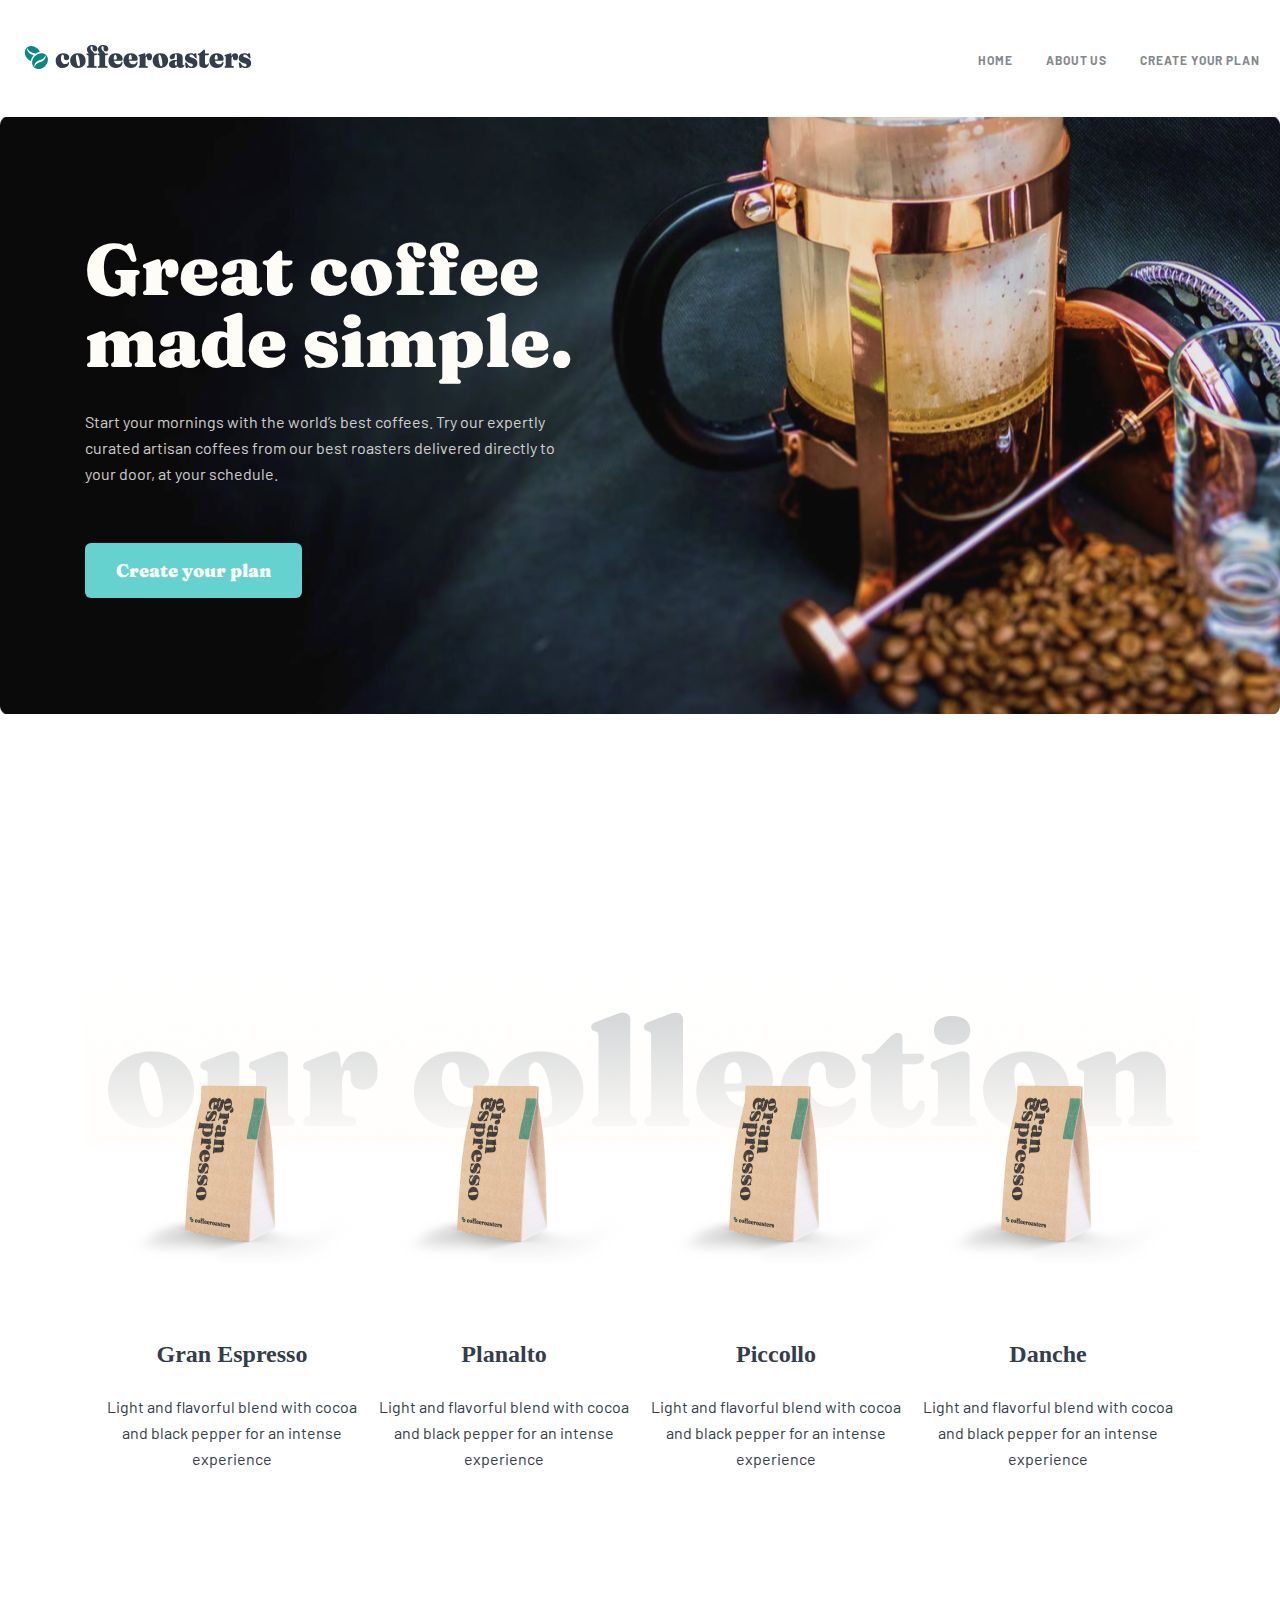
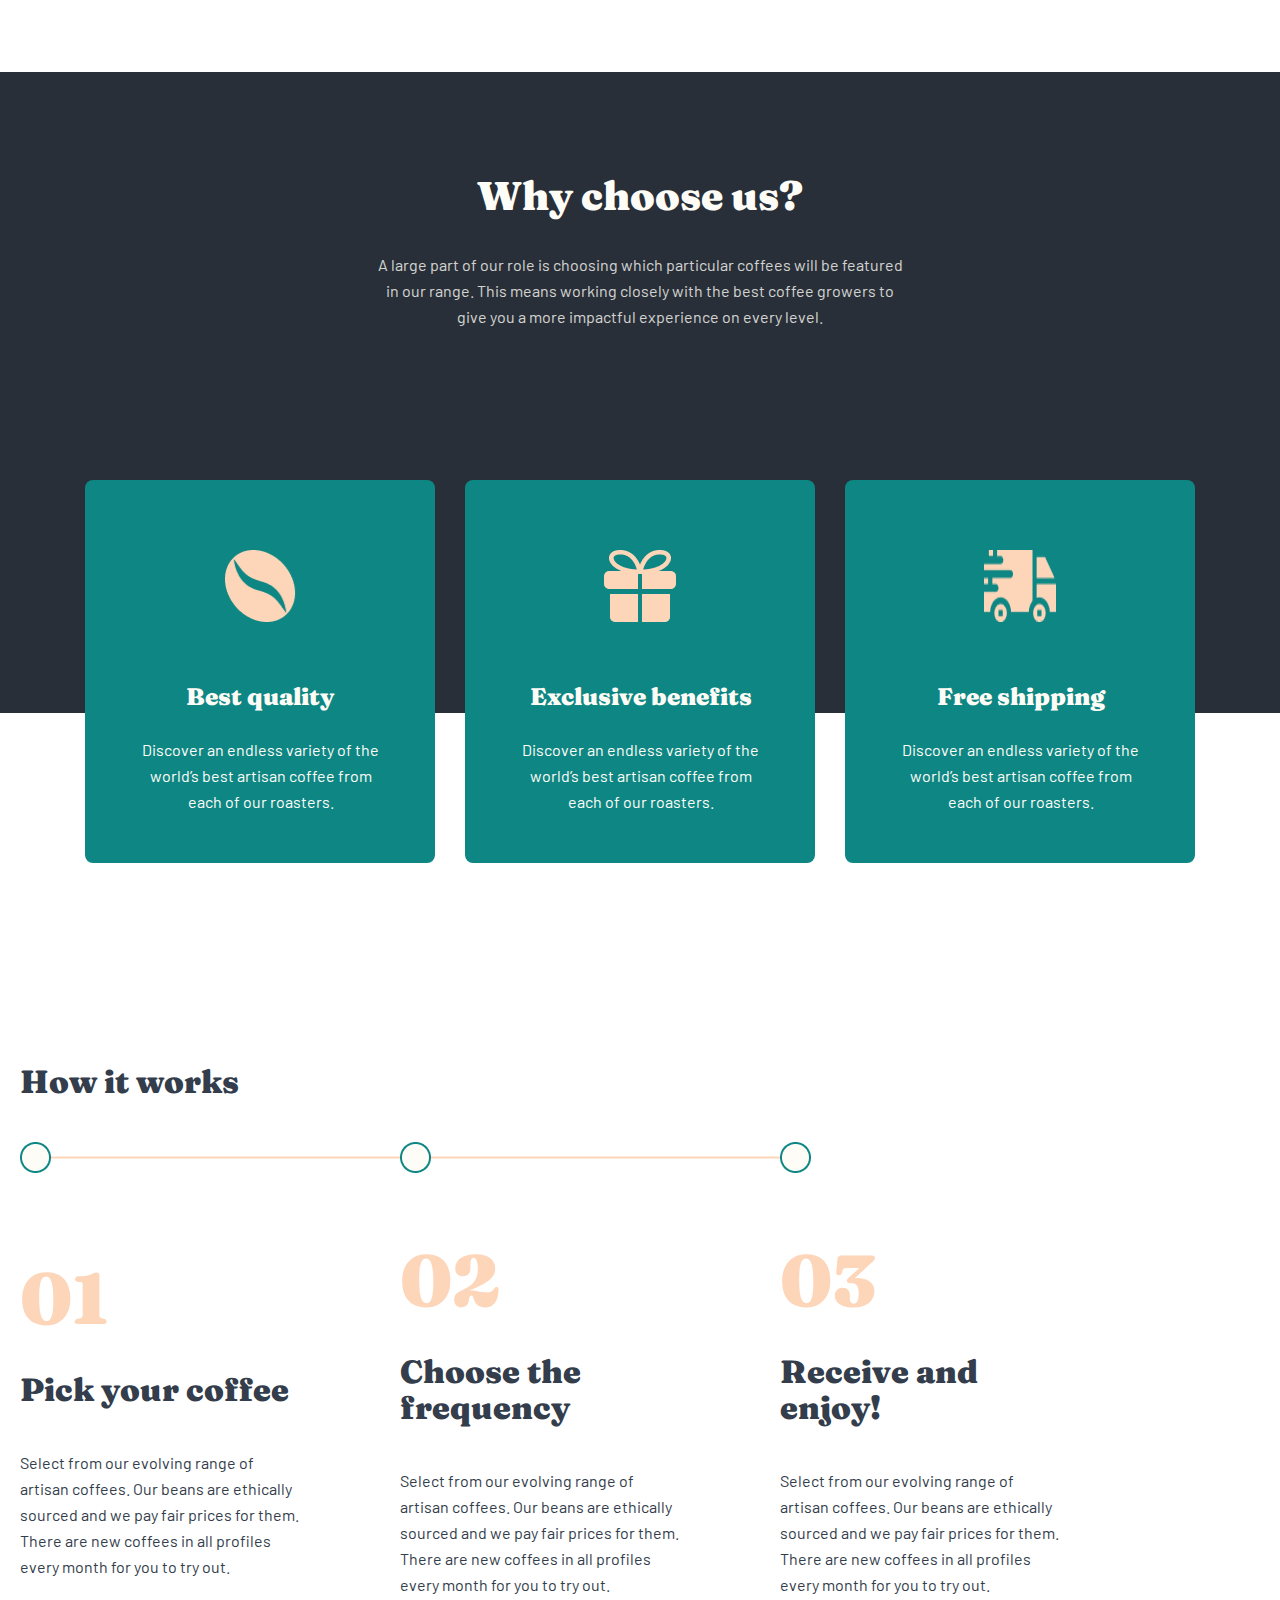
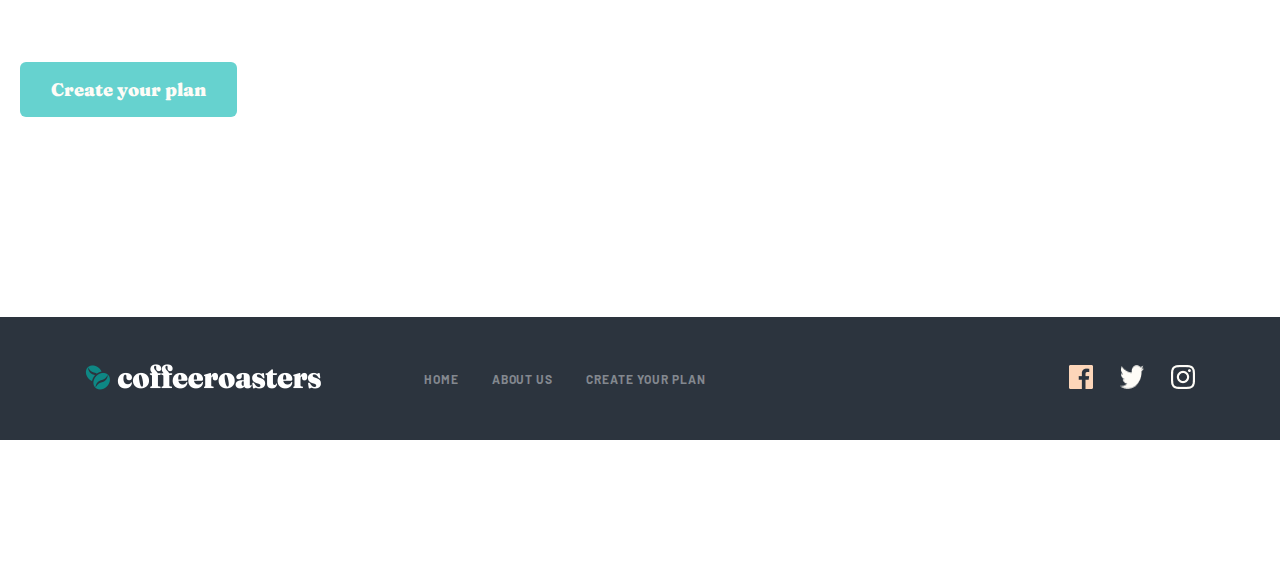
==== commit 336b3f6d: "feat: responsive homepage" ====
--- a/index.html
+++ b/index.html
@@ -166,8 +166,10 @@
         <!-- WORKS -->
         <section class="works works__none">
             <div class="container works__container">
-                <p class="works__desc">How it works</p>
+                <p class="works__desc works__desc-start">How it works</p>
                 <img class="works__img" src="./images/works.png" alt="works" >
+
+                <img class="works__img-tablet" src="./images/workstablet.png" alt="works" width="497" height="31">
 
                 <ul class="works__list">
                     <li class="works__item">
--- a/css/main.css
+++ b/css/main.css
@@ -418,22 +418,6 @@
   overflow: hidden;
 }
 
-.collection__none {
-  display: none;
-}
-
-.choose__none {
-  display: none;
-}
-
-.works__none {
-  display: none;
-}
-
-.footer__none {
-  display: none;
-}
-
 .container {
   width: 100%;
   max-width: 1320px;
@@ -698,11 +682,11 @@
 
 @media only screen and (max-width: 768px) {
   .hero {
-    padding-bottom: 144px;
+    padding-bottom: 114px;
   }
   .hero__container {
     padding: 104px 58px;
-    background-image: url(../../images/herotablet.png);
+    background-image: url(../images/herotablet.png);
     background-size: cover;
     background-repeat: no-repeat;
   }
@@ -721,7 +705,7 @@
 @media only screen and (max-width: 564px) {
   .hero__container {
     padding: 100px 0;
-    background-image: url(../../images/heromobile.png);
+    background-image: url(../images/heromobile.png);
     background-size: cover;
     background-position: center;
     border-radius: 5px;
@@ -785,6 +769,10 @@
   }
 }
 
+.works__img-tablet {
+  display: none;
+}
+
 .commitment {
   padding-bottom: 256px;
 }
@@ -875,37 +863,41 @@
   color: #333D4B;
 }
 
-@media only screen and (max-width: 768px) {
+@media only screen and (max-width: 1116px) {
   .collection {
-    padding-bottom: 144px;
+    padding-bottom: 114px;
   }
   .collection__list {
-    padding-left: 100px;
     -webkit-box-orient: vertical;
     -webkit-box-direction: normal;
         -ms-flex-direction: column;
             flex-direction: column;
+    -webkit-box-align: center;
+        -ms-flex-align: center;
+            align-items: center;
   }
   .collection__item {
+    max-width: 573px;
     display: -webkit-box;
     display: -ms-flexbox;
     display: flex;
   }
-  .collection__desc {
-    font-size: 24px;
-    line-height: 32px;
-    color: #333D4B;
-  }
   .collection__desc-small {
+    max-width: 282px;
+    width: 100%;
     font-size: 15px;
     line-height: 25px;
-    color: #333D4B;
-  }
-}
-
-@media only screen and (max-width: 375px) {
+  }
+}
+
+@media only screen and (max-width: 565px) {
   .collection {
     padding-bottom: 120px;
+  }
+  .collection__container {
+    background-image: url(../../images/collectionmobile.png);
+    background-size: contain;
+    background-repeat: no-repeat;
   }
   .collection__list {
     -webkit-box-orient: vertical;
@@ -1018,32 +1010,42 @@
   color: #FEFCF7;
 }
 
-@media only screen and (max-width: 768px) {
+@media only screen and (max-width: 1116px) {
   .choose__container {
     padding-top: 56px;
+    max-height: 668px;
+    border-radius: 10px;
   }
   .choose__heading {
     margin-bottom: 24px;
     font-size: 32px;
     line-height: 48px;
     text-align: center;
-    color: #FEFCF7;
   }
   .choose__desc {
-    width: 540px;
+    max-width: 540px;
     font-size: 15px;
     line-height: 25px;
     text-align: center;
-    color: #FEFCF7;
-    mix-blend-mode: normal;
-    opacity: 0.8;
   }
   .choose__list {
-    margin-left: 350px;
+    -webkit-box-align: center;
+        -ms-flex-align: center;
+            align-items: center;
     -webkit-box-orient: vertical;
     -webkit-box-direction: normal;
         -ms-flex-direction: column;
             flex-direction: column;
+  }
+  .choose__list-desc {
+    font-size: 24px;
+    line-height: 32px;
+  }
+  .choose__list-descsmall {
+    max-width: 344px;
+    width: 100%;
+    font-size: 15px;
+    line-height: 25px;
   }
   .choose__item {
     top: 70px;
@@ -1053,7 +1055,8 @@
     -webkit-box-pack: justify;
         -ms-flex-pack: justify;
             justify-content: space-between;
-    width: 573px;
+    max-width: 573px;
+    width: 100%;
   }
   .choose__item + .choose__item {
     margin-left: 0;
@@ -1061,33 +1064,44 @@
   }
 }
 
-@media only screen and (max-width: 375px) {
+@media only screen and (max-width: 565px) {
+  .choose__container {
+    max-height: 902px;
+    border-radius: 10px;
+  }
   .choose__heading {
     font-size: 28px;
     line-height: 28px;
     text-align: center;
-    color: #FEFCF7;
   }
   .choose__desc {
+    max-width: 279px;
+    width: 100%;
     font-size: 15px;
     line-height: 25px;
     text-align: center;
-    color: #FEFCF7;
-    mix-blend-mode: normal;
-    opacity: 0.8;
-  }
-  .choose__list {
-    margin-left: 500px;
+  }
+  .choose__list-desc {
+    max-width: 255px;
+    width: 100%;
+    font-size: 24px;
+    line-height: 32px;
+  }
+  .choose__list-descsmall {
+    max-width: 212px;
+    width: 100%;
+    font-size: 15px;
+    line-height: 25px;
   }
   .choose__item {
-    width: 279px;
+    max-width: 279px;
     -webkit-box-orient: vertical;
     -webkit-box-direction: normal;
         -ms-flex-direction: column;
             flex-direction: column;
-    -webkit-box-pack: center;
-        -ms-flex-pack: center;
-            justify-content: center;
+    -webkit-box-align: center;
+        -ms-flex-align: center;
+            align-items: center;
   }
 }
 
@@ -1168,43 +1182,94 @@
   color: #FEFCF7;
 }
 
-@media only screen and (max-width: 768px) {
+@media only screen and (max-width: 1116px) {
   .works {
+    padding-top: 144px;
+    padding-bottom: 144px;
     padding-left: 40px;
   }
-  .works__desc {
+  .works__desc-start {
     margin-bottom: 40px;
     font-size: 24px;
     line-height: 32px;
+    color: #83888F;
+  }
+  .works__img {
+    display: none;
+  }
+  .works__img-tablet {
+    display: inline-block;
+    margin-bottom: 48px;
   }
   .works__span {
     font-size: 72px;
     margin-bottom: 42px;
     line-height: 72px;
   }
+  .works__desc {
+    max-width: 223px;
+    width: 100%;
+    font-size: 28px;
+    line-height: 32px;
+  }
   .works__desc-small {
+    max-width: 223px;
+    width: 100%;
     font-size: 15px;
     line-height: 25px;
   }
   .works__item {
-    width: 223px;
+    max-width: 223px;
+    width: 100%;
   }
   .works__item + .works__item {
     margin-left: 15px;
   }
 }
 
-@media only screen and (max-width: 375px) {
+@media only screen and (max-width: 564px) {
   .works {
+    padding-top: 480px;
     padding-bottom: 120px;
   }
-  .works__desc {
-    margin-bottom: 80px;
-    text-align: center;
+  .works__container {
+    display: -webkit-box;
+    display: -ms-flexbox;
+    display: flex;
+    -webkit-box-orient: vertical;
+    -webkit-box-direction: normal;
+        -ms-flex-direction: column;
+            flex-direction: column;
+    -webkit-box-align: center;
+        -ms-flex-align: center;
+            align-items: center;
+  }
+  .works__desc-start {
     font-size: 24px;
     line-height: 32px;
   }
+  .works__span {
+    margin-bottom: 24px;
+    font-size: 72px;
+    line-height: 72px;
+  }
+  .works__desc {
+    max-width: 327px;
+    width: 100%;
+    margin-bottom: 24px;
+    font-size: 24px;
+    line-height: 32px;
+  }
+  .works__desc-small {
+    max-width: 327px;
+    width: 100%;
+    font-size: 15px;
+    line-height: 25px;
+  }
   .works__img {
+    display: none;
+  }
+  .works__img-tablet {
     display: none;
   }
   .works__list {
@@ -1214,22 +1279,12 @@
             flex-direction: column;
   }
   .works__item {
-    width: 327px;
-  }
-  .works__span {
-    padding-left: 100px;
-    margin-bottom: 24px;
-    font-size: 72px;
-    line-height: 72px;
-    text-align: center;
-  }
-  .works__desc-small {
-    margin-top: -24px;
-    font-size: 15px;
-    line-height: 25px;
+    max-width: 327px;
+    width: 100%;
   }
   .works__button {
-    margin-left: 500px;
+    max-width: 217px;
+    width: 100%;
   }
 }
 
@@ -1308,15 +1363,17 @@
   opacity: 0.4;
 }
 
-@media only screen and (max-width: 768px) {
+@media only screen and (max-width: 1116px) {
   .footer {
     padding-bottom: 72px;
   }
   .footer__container {
+    padding: 54px 0;
     -webkit-box-orient: vertical;
     -webkit-box-direction: normal;
         -ms-flex-direction: column;
             flex-direction: column;
+    background: #2C343E;
   }
   .footer__wrapper {
     -webkit-box-orient: vertical;
@@ -1329,11 +1386,11 @@
   }
   .footer__list {
     margin-bottom: 65px;
-    margin-left: -20px;
-  }
-}
-
-@media only screen and (max-width: 375px) {
+    margin-left: 20px;
+  }
+}
+
+@media only screen and (max-width: 564px) {
   .footer {
     padding-bottom: 72px;
   }
@@ -1342,9 +1399,9 @@
     -webkit-box-direction: normal;
         -ms-flex-direction: column;
             flex-direction: column;
-    -webkit-box-pack: center;
-        -ms-flex-pack: center;
-            justify-content: center;
+    -webkit-box-align: center;
+        -ms-flex-align: center;
+            align-items: center;
   }
   .footer__item + .footer__item {
     margin-left: 0px;
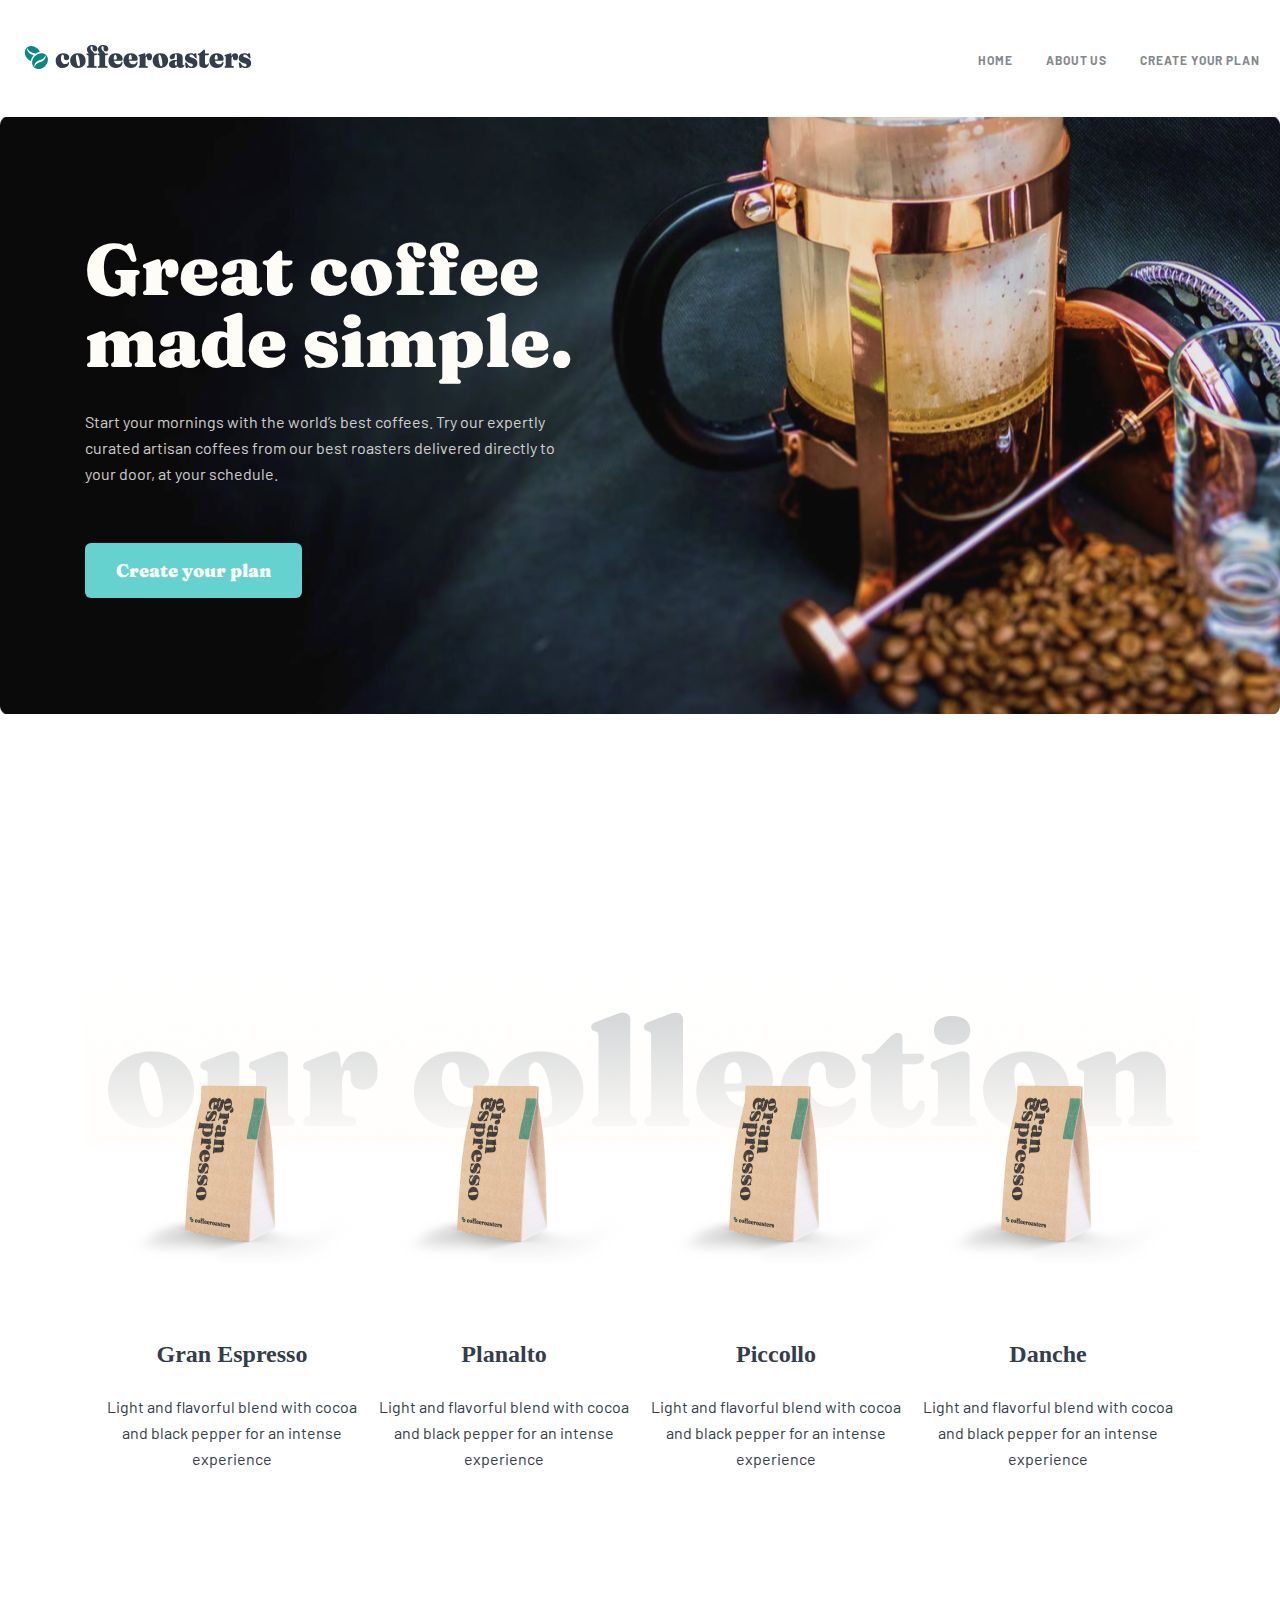
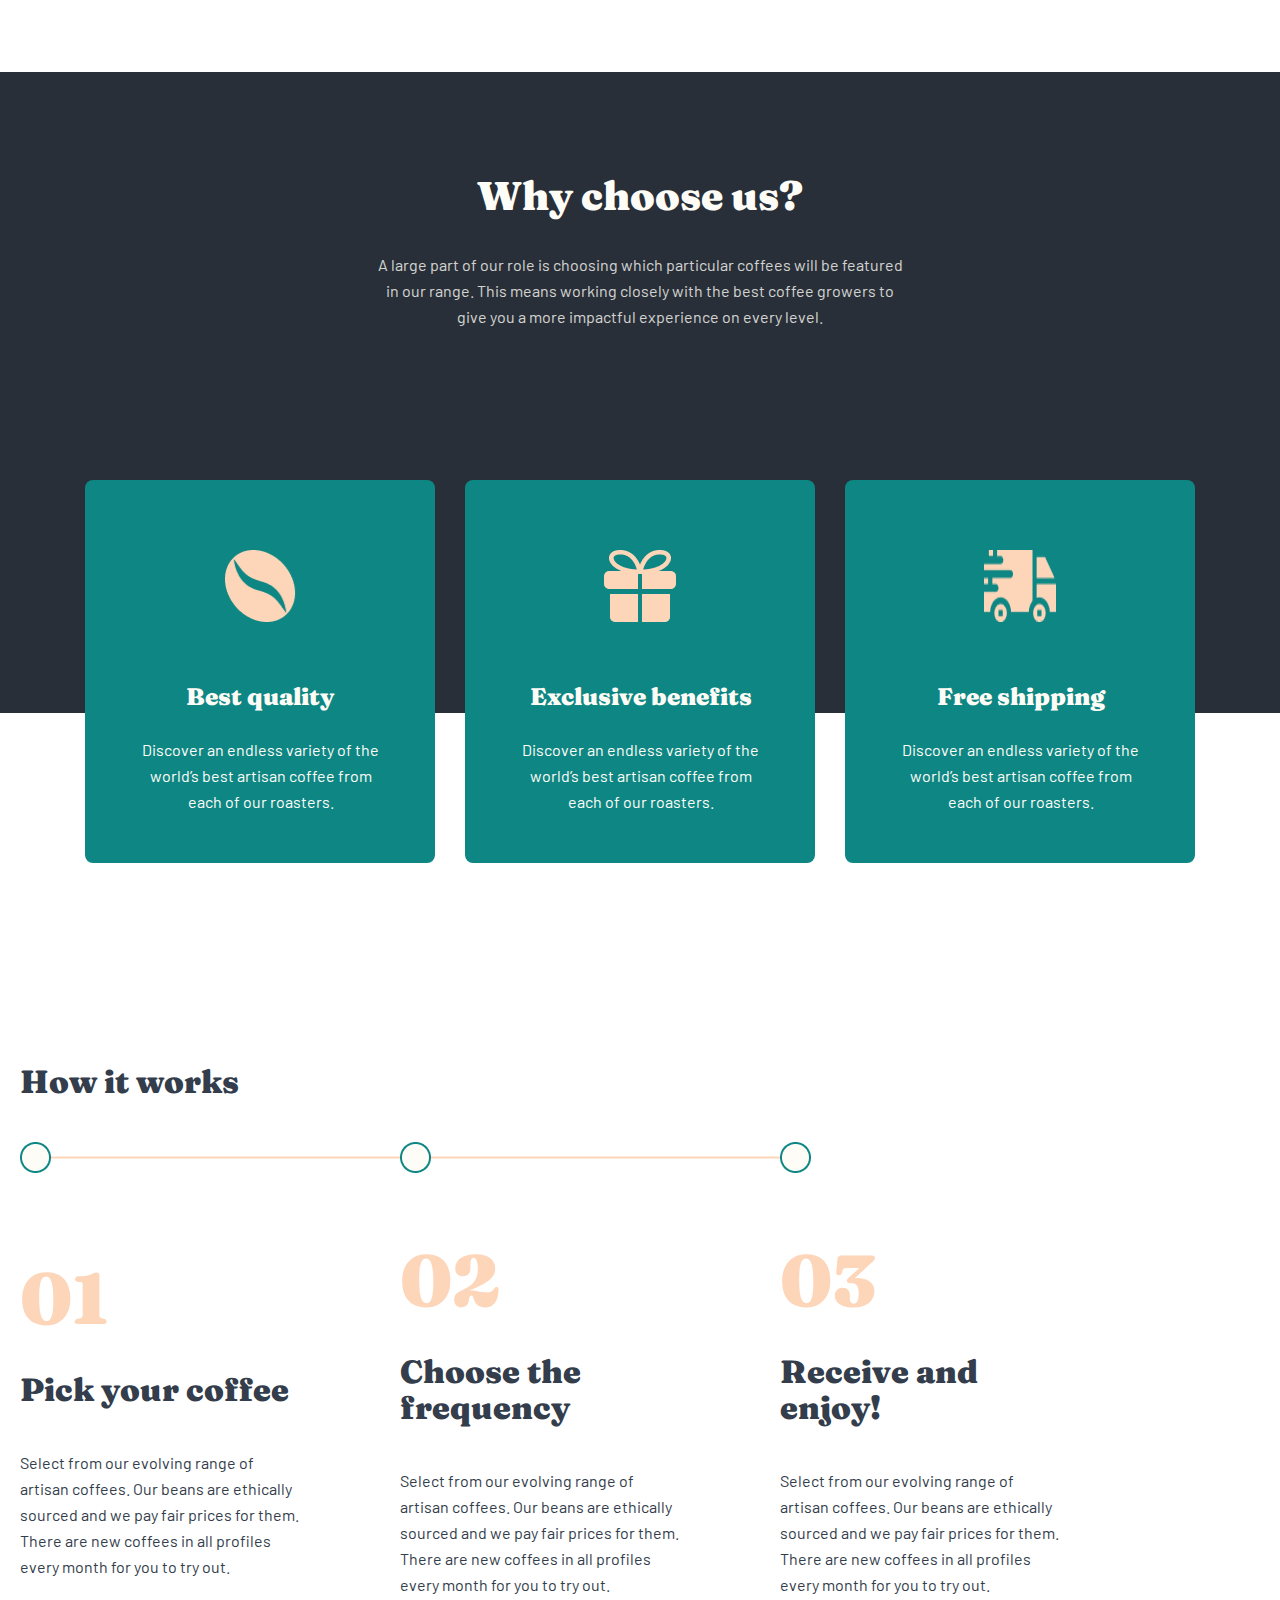
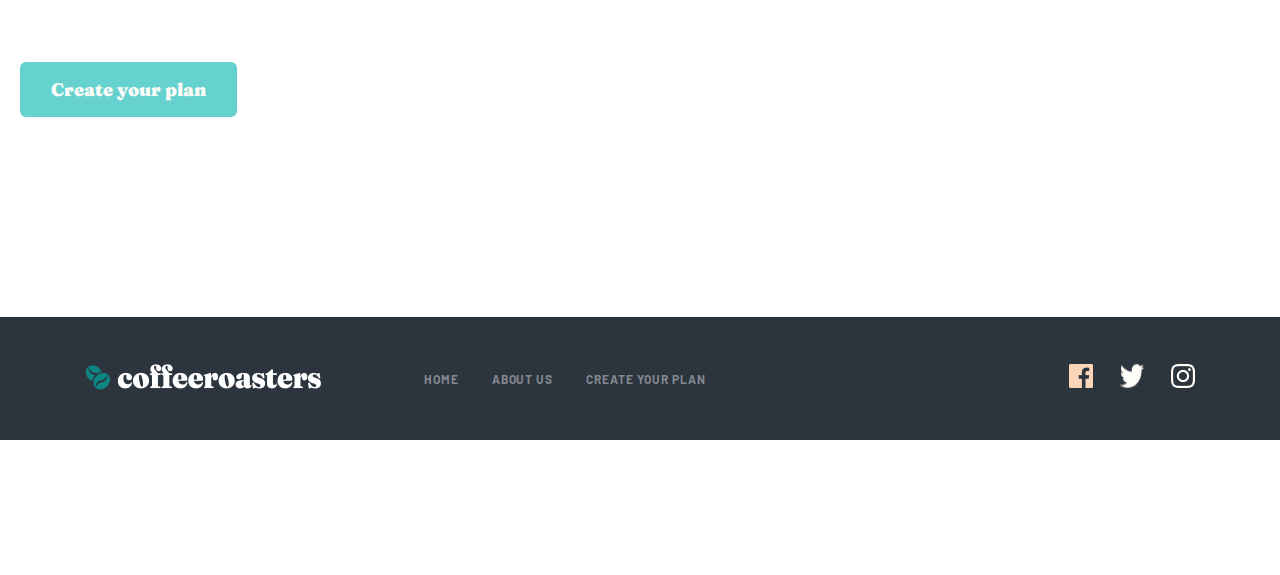
==== commit d3808b93: "feat: about us" ====
--- a/index.html
+++ b/index.html
@@ -209,7 +209,7 @@
     <footer class="footer footer__none">
         <div class="container footer__container">
           <div class="footer__wrapper">
-            <a class="header__link footer__logo" href="#">
+            <a class="footer__link footer__logo" href="#">
                 <img class="header__img" src="./images/coffe.png" alt="logo" width="236" height="26">
             </a>
 
--- a/css/main.css
+++ b/css/main.css
@@ -644,6 +644,203 @@
   }
 }
 
+.headerabout {
+  padding-top: 44px;
+  padding-bottom: 44px;
+}
+
+.headerabout__container {
+  display: -webkit-box;
+  display: -ms-flexbox;
+  display: flex;
+  -webkit-box-align: center;
+      -ms-flex-align: center;
+          align-items: center;
+  -webkit-box-pack: justify;
+      -ms-flex-pack: justify;
+          justify-content: space-between;
+}
+
+.headerabout__link {
+  text-decoration: none;
+  -ms-flex-negative: 0;
+      flex-shrink: 0;
+}
+
+.headerabout__link:hover {
+  opacity: 0.8;
+}
+
+.headerabout__link:active {
+  opacity: 0.4;
+}
+
+.headerabout__link--active {
+  display: none;
+}
+
+.headerabout__hamburger {
+  display: none;
+  background-color: transparent;
+  border: none;
+  margin: 0;
+  padding: 0;
+  background-image: url(../images/bars-solid.svg);
+  background-repeat: no-repeat;
+  width: 20px;
+  height: 20px;
+}
+
+.sitenavabout {
+  white-space: nowrap;
+}
+
+.sitenavabout__list {
+  display: -webkit-box;
+  display: -ms-flexbox;
+  display: flex;
+  margin: 0;
+  padding: 0;
+  list-style: none;
+}
+
+.sitenavabout__item + .sitenavabout__item {
+  margin-left: 33px;
+}
+
+.sitenavabout__link {
+  text-decoration: none;
+  font-weight: 700;
+  font-size: 12px;
+  line-height: 15px;
+  letter-spacing: 0.923077px;
+  text-transform: uppercase;
+  color: #83888F;
+}
+
+.sitenavabout__link:hover {
+  opacity: 0.8;
+}
+
+.sitenavabout__link:active {
+  opacity: 0.4;
+}
+
+@media only screen and (max-width: 768px) {
+  .headerabout {
+    padding-top: 40px;
+    padding-bottom: 50px;
+    position: relative;
+  }
+}
+
+@media only screen and (max-width: 564px) {
+  .headerabout__hamburger {
+    display: inline-block;
+  }
+  .headerabout--open .headerabout__hamburger {
+    background-image: url(../images/xmark-solid.svg);
+    background-size: contain;
+  }
+  .sitenavabout {
+    display: none;
+  }
+  .sitenavabout__item + .sitenavabout__item {
+    margin-left: 0;
+  }
+  .sitenavabout__item + .sitenavabout__item {
+    margin-top: 32px;
+  }
+  .headerabout--open .sitenavabout {
+    display: inline-block;
+    position: absolute;
+    top: 100%;
+    left: 0;
+    width: 100%;
+    background: -webkit-gradient(linear, left top, left bottom, from(rgba(254, 252, 247, 0.504981)), color-stop(55.94%, #FEFCF7));
+    background: linear-gradient(180deg, rgba(254, 252, 247, 0.504981) 0%, #FEFCF7 55.94%);
+    -webkit-transform: matrix(1, 0, 0, -1, 0, 0);
+            transform: matrix(1, 0, 0, -1, 0, 0);
+  }
+  .headerabout--open .sitenavabout__list {
+    padding-top: 60px;
+    -webkit-box-orient: vertical;
+    -webkit-box-direction: normal;
+        -ms-flex-direction: column;
+            flex-direction: column;
+    -webkit-box-align: center;
+        -ms-flex-align: center;
+            align-items: center;
+    margin-top: 400px;
+    -webkit-transform: matrix(1, 0, 0, -1, 0, 0);
+            transform: matrix(1, 0, 0, -1, 0, 0);
+  }
+  .headerabout--open .sitenavabout__link {
+    font-size: 24px;
+    line-height: 32px;
+    color: #333D4B;
+  }
+}
+
+@media only screen and (max-width: 375px) {
+  .headerabout {
+    padding-top: 32px;
+    padding-bottom: 40px;
+    position: relative;
+  }
+  .headerabout__hamburger {
+    display: inline-block;
+  }
+  .headerabout__link {
+    display: none;
+  }
+  .headerabout__link--active {
+    display: inline-block;
+  }
+  .headerabout--open .headerabout__hamburger {
+    background-image: url(../images/xmark-solid.svg);
+    background-size: contain;
+  }
+  .sitenavabout {
+    display: none;
+  }
+  .sitenavabout__item + .sitenavabout__item {
+    margin-left: 0;
+  }
+  .sitenavabout__item + .sitenavabout__item {
+    margin-top: 32px;
+  }
+  .headerabout--open .sitenavabout {
+    display: inline-block;
+    position: absolute;
+    top: 100%;
+    left: 0;
+    width: 100%;
+    background: -webkit-gradient(linear, left top, left bottom, from(rgba(254, 252, 247, 0.504981)), color-stop(55.94%, #FEFCF7));
+    background: linear-gradient(180deg, rgba(254, 252, 247, 0.504981) 0%, #FEFCF7 55.94%);
+    -webkit-transform: matrix(1, 0, 0, -1, 0, 0);
+            transform: matrix(1, 0, 0, -1, 0, 0);
+  }
+  .headerabout--open .sitenavabout__list {
+    padding-top: 60px;
+    -webkit-box-orient: vertical;
+    -webkit-box-direction: normal;
+        -ms-flex-direction: column;
+            flex-direction: column;
+    -webkit-box-align: center;
+        -ms-flex-align: center;
+            align-items: center;
+    margin-top: 400px;
+    -webkit-transform: matrix(1, 0, 0, -1, 0, 0);
+            transform: matrix(1, 0, 0, -1, 0, 0);
+  }
+  .headerabout--open .sitenavabout__link {
+    font-size: 24px;
+    line-height: 32px;
+    color: #333D4B;
+  }
+}
+
 .hero {
   padding-bottom: 136px;
 }
@@ -789,13 +986,23 @@
           justify-content: center;
 }
 
+.commitment__img-tablet {
+  display: none;
+}
+
+.commitment__img-mobile {
+  display: none;
+}
+
 .commitment__wrapper {
   margin-left: 125px;
-  width: 540px;
+  max-width: 540px;
+  width: 100%;
 }
 
 .commitment__heading {
   margin: 0;
+  margin-bottom: 30px;
   font-family: 'Fraunces';
   font-style: normal;
   font-weight: 900;
@@ -808,8 +1015,130 @@
   margin: 0;
   line-height: 26px;
   color: #333D4B;
+  font-size: 16px;
+  line-height: 26px;
   mix-blend-mode: normal;
   opacity: 0.8;
+}
+
+@media only screen and (max-width: 1116px) {
+  .commitment {
+    padding-bottom: 144px;
+  }
+  .commitment__img {
+    display: none;
+  }
+  .commitment__img-tablet {
+    display: inline-block;
+  }
+  .commitment__wrapper {
+    margin-left: 69px;
+  }
+}
+
+@media only screen and (max-width: 768px) {
+  .commitment {
+    padding-bottom: 144px;
+  }
+  .commitment__heading {
+    margin-bottom: 30px;
+    max-width: 286px;
+    width: 100%;
+    font-size: 32px;
+    line-height: 48px;
+  }
+  .commitment__desc {
+    max-width: 339px;
+    width: 100%;
+    font-size: 15px;
+    line-height: 25px;
+  }
+}
+
+@media only screen and (max-width: 700px) {
+  .commitment {
+    padding-bottom: 120px;
+  }
+  .commitment__container {
+    -webkit-box-orient: vertical;
+    -webkit-box-direction: normal;
+        -ms-flex-direction: column;
+            flex-direction: column;
+    -webkit-box-align: center;
+        -ms-flex-align: center;
+            align-items: center;
+  }
+  .commitment__img-tablet {
+    display: none;
+  }
+  .commitment__img-mobile {
+    display: inline-block;
+    margin-bottom: 48px;
+  }
+  .commitment__wrapper {
+    display: -webkit-box;
+    display: -ms-flexbox;
+    display: flex;
+    -webkit-box-orient: vertical;
+    -webkit-box-direction: normal;
+        -ms-flex-direction: column;
+            flex-direction: column;
+    -webkit-box-align: center;
+        -ms-flex-align: center;
+            align-items: center;
+    margin-left: 0;
+    max-width: 400px;
+    width: 100%;
+  }
+  .commitment__heading {
+    margin-bottom: 30px;
+  }
+}
+
+@media only screen and (max-width: 375px) {
+  .commitment {
+    padding-bottom: 120px;
+  }
+  .commitment__container {
+    -webkit-box-orient: vertical;
+    -webkit-box-direction: normal;
+        -ms-flex-direction: column;
+            flex-direction: column;
+    -webkit-box-align: center;
+        -ms-flex-align: center;
+            align-items: center;
+  }
+  .commitment__img-tablet {
+    display: none;
+  }
+  .commitment__img-mobile {
+    display: inline-block;
+    margin-bottom: 48px;
+  }
+  .commitment__wrapper {
+    display: -webkit-box;
+    display: -ms-flexbox;
+    display: flex;
+    -webkit-box-orient: vertical;
+    -webkit-box-direction: normal;
+        -ms-flex-direction: column;
+            flex-direction: column;
+    -webkit-box-align: center;
+        -ms-flex-align: center;
+            align-items: center;
+    margin-left: 0;
+    max-width: 327px;
+    width: 100%;
+  }
+  .commitment__heading {
+    margin-bottom: 30px;
+    font-size: 32px;
+    line-height: 48px;
+  }
+  .commitment__desc {
+    font-size: 15px;
+    line-height: 25px;
+  }
 }
 
 .collection {
@@ -1288,129 +1617,6 @@
   }
 }
 
-.footer {
-  padding-bottom: 135px;
-}
-
-.footer__container {
-  display: -webkit-box;
-  display: -ms-flexbox;
-  display: flex;
-  -webkit-box-align: center;
-      -ms-flex-align: center;
-          align-items: center;
-  -webkit-box-pack: justify;
-      -ms-flex-pack: justify;
-          justify-content: space-between;
-  background: #2C343E;
-  padding: 47px 85px;
-}
-
-.footer__list {
-  display: -webkit-box;
-  display: -ms-flexbox;
-  display: flex;
-  list-style: none;
-  margin: 0;
-  margin-left: 103px;
-  padding: 0;
-}
-
-.footer__item + .footer__item {
-  margin-left: 33px;
-}
-
-.footer__wrapper {
-  display: -webkit-box;
-  display: -ms-flexbox;
-  display: flex;
-  -webkit-box-align: center;
-      -ms-flex-align: center;
-          align-items: center;
-}
-
-.footer__link {
-  text-decoration: none;
-  font-weight: 700;
-  font-size: 12px;
-  line-height: 15px;
-  letter-spacing: 0.923077px;
-  text-transform: uppercase;
-  color: #83888F;
-}
-
-.footer__link:hover {
-  opacity: 0.8;
-}
-
-.footer__link:active {
-  opacity: 0.4;
-}
-
-.footer__img-link {
-  text-decoration: none;
-}
-
-.footer__img-link + .footer__img-link {
-  margin-left: 24px;
-}
-
-.footer__img-link:hover {
-  opacity: 0.8;
-}
-
-.footer__img-link:active {
-  opacity: 0.4;
-}
-
-@media only screen and (max-width: 1116px) {
-  .footer {
-    padding-bottom: 72px;
-  }
-  .footer__container {
-    padding: 54px 0;
-    -webkit-box-orient: vertical;
-    -webkit-box-direction: normal;
-        -ms-flex-direction: column;
-            flex-direction: column;
-    background: #2C343E;
-  }
-  .footer__wrapper {
-    -webkit-box-orient: vertical;
-    -webkit-box-direction: normal;
-        -ms-flex-direction: column;
-            flex-direction: column;
-  }
-  .footer__logo {
-    margin-bottom: 32px;
-  }
-  .footer__list {
-    margin-bottom: 65px;
-    margin-left: 20px;
-  }
-}
-
-@media only screen and (max-width: 564px) {
-  .footer {
-    padding-bottom: 72px;
-  }
-  .footer__list {
-    -webkit-box-orient: vertical;
-    -webkit-box-direction: normal;
-        -ms-flex-direction: column;
-            flex-direction: column;
-    -webkit-box-align: center;
-        -ms-flex-align: center;
-            align-items: center;
-  }
-  .footer__item + .footer__item {
-    margin-left: 0px;
-  }
-  .footer__item + .footer__item {
-    margin-top: 24px;
-  }
-}
-
 .about {
   padding-bottom: 168px;
 }
@@ -1438,6 +1644,98 @@
   font-size: 16px;
   line-height: 26px;
   color: #FEFCF7;
+}
+
+@media only screen and (max-width: 768px) {
+  .about {
+    padding-bottom: 144px;
+  }
+  .about__container {
+    padding: 104px 58px;
+    background-image: url(../images/abouttablet.png);
+    background-size: cover;
+    background-repeat: no-repeat;
+  }
+  .about__heading {
+    margin-bottom: 24px;
+    font-size: 48px;
+    line-height: 48px;
+  }
+  .about__desc {
+    max-width: 398px;
+    width: 100%;
+    margin-bottom: 40px;
+    font-size: 15px;
+    line-height: 25px;
+  }
+}
+
+@media only screen and (max-width: 564px) {
+  .about {
+    padding-bottom: 144px;
+  }
+  .about__container {
+    display: -webkit-box;
+    display: -ms-flexbox;
+    display: flex;
+    -webkit-box-orient: vertical;
+    -webkit-box-direction: normal;
+        -ms-flex-direction: column;
+            flex-direction: column;
+    -webkit-box-align: center;
+        -ms-flex-align: center;
+            align-items: center;
+    padding: 100px 0;
+    background-image: url(../images/aboutmobile.png);
+    background-size: cover;
+    background-position: center;
+    border-radius: 5px;
+  }
+  .about__heading {
+    max-width: 400px;
+    text-align: center;
+  }
+  .about__desc {
+    max-width: 450px;
+    text-align: center;
+  }
+}
+
+@media only screen and (max-width: 375px) {
+  .about {
+    padding-bottom: 120px;
+  }
+  .about__container {
+    padding-top: 111pxz;
+    padding-bottom: 87px;
+    display: -webkit-box;
+    display: -ms-flexbox;
+    display: flex;
+    -webkit-box-orient: vertical;
+    -webkit-box-direction: normal;
+        -ms-flex-direction: column;
+            flex-direction: column;
+    -webkit-box-align: center;
+        -ms-flex-align: center;
+            align-items: center;
+    padding: 100px 0;
+    background-image: url(../../images/aboutmobile.png);
+    background-size: cover;
+    background-position: center;
+    border-radius: 5px;
+  }
+  .about__heading {
+    max-width: 279px;
+    font-size: 28px;
+    line-height: 28px;
+    text-align: center;
+  }
+  .about__desc {
+    max-width: 279px;
+    font-size: 15px;
+    line-height: 25px;
+    text-align: center;
+  }
 }
 
 .commitment {
@@ -1456,13 +1754,23 @@
           justify-content: center;
 }
 
+.commitment__img-tablet {
+  display: none;
+}
+
+.commitment__img-mobile {
+  display: none;
+}
+
 .commitment__wrapper {
   margin-left: 125px;
-  width: 540px;
+  max-width: 540px;
+  width: 100%;
 }
 
 .commitment__heading {
   margin: 0;
+  margin-bottom: 30px;
   font-family: 'Fraunces';
   font-style: normal;
   font-weight: 900;
@@ -1475,8 +1783,130 @@
   margin: 0;
   line-height: 26px;
   color: #333D4B;
+  font-size: 16px;
+  line-height: 26px;
   mix-blend-mode: normal;
   opacity: 0.8;
+}
+
+@media only screen and (max-width: 1116px) {
+  .commitment {
+    padding-bottom: 144px;
+  }
+  .commitment__img {
+    display: none;
+  }
+  .commitment__img-tablet {
+    display: inline-block;
+  }
+  .commitment__wrapper {
+    margin-left: 69px;
+  }
+}
+
+@media only screen and (max-width: 768px) {
+  .commitment {
+    padding-bottom: 144px;
+  }
+  .commitment__heading {
+    margin-bottom: 30px;
+    max-width: 286px;
+    width: 100%;
+    font-size: 32px;
+    line-height: 48px;
+  }
+  .commitment__desc {
+    max-width: 339px;
+    width: 100%;
+    font-size: 15px;
+    line-height: 25px;
+  }
+}
+
+@media only screen and (max-width: 700px) {
+  .commitment {
+    padding-bottom: 120px;
+  }
+  .commitment__container {
+    -webkit-box-orient: vertical;
+    -webkit-box-direction: normal;
+        -ms-flex-direction: column;
+            flex-direction: column;
+    -webkit-box-align: center;
+        -ms-flex-align: center;
+            align-items: center;
+  }
+  .commitment__img-tablet {
+    display: none;
+  }
+  .commitment__img-mobile {
+    display: inline-block;
+    margin-bottom: 48px;
+  }
+  .commitment__wrapper {
+    display: -webkit-box;
+    display: -ms-flexbox;
+    display: flex;
+    -webkit-box-orient: vertical;
+    -webkit-box-direction: normal;
+        -ms-flex-direction: column;
+            flex-direction: column;
+    -webkit-box-align: center;
+        -ms-flex-align: center;
+            align-items: center;
+    margin-left: 0;
+    max-width: 400px;
+    width: 100%;
+  }
+  .commitment__heading {
+    margin-bottom: 30px;
+  }
+}
+
+@media only screen and (max-width: 375px) {
+  .commitment {
+    padding-bottom: 120px;
+  }
+  .commitment__container {
+    -webkit-box-orient: vertical;
+    -webkit-box-direction: normal;
+        -ms-flex-direction: column;
+            flex-direction: column;
+    -webkit-box-align: center;
+        -ms-flex-align: center;
+            align-items: center;
+  }
+  .commitment__img-tablet {
+    display: none;
+  }
+  .commitment__img-mobile {
+    display: inline-block;
+    margin-bottom: 48px;
+  }
+  .commitment__wrapper {
+    display: -webkit-box;
+    display: -ms-flexbox;
+    display: flex;
+    -webkit-box-orient: vertical;
+    -webkit-box-direction: normal;
+        -ms-flex-direction: column;
+            flex-direction: column;
+    -webkit-box-align: center;
+        -ms-flex-align: center;
+            align-items: center;
+    margin-left: 0;
+    max-width: 327px;
+    width: 100%;
+  }
+  .commitment__heading {
+    margin-bottom: 30px;
+    font-size: 32px;
+    line-height: 48px;
+  }
+  .commitment__desc {
+    font-size: 15px;
+    line-height: 25px;
+  }
 }
 
 .quality {
@@ -1493,7 +1923,8 @@
 }
 
 .quality__wrapper {
-  width: 540px;
+  max-width: 540px;
+  width: 100%;
   margin-right: 125px;
 }
 
@@ -1521,6 +1952,159 @@
   top: -88px;
 }
 
+.quality__img-tablet {
+  display: none;
+}
+
+.quality__img-mobile {
+  display: none;
+}
+
+@media only screen and (max-width: 1116px) {
+  .quality {
+    padding-top: 120px;
+  }
+  .quality__container {
+    max-width: 1115px;
+    width: 100%;
+  }
+}
+
+@media only screen and (max-width: 1040px) {
+  .quality__container {
+    padding-bottom: 67px;
+    display: -webkit-box;
+    display: -ms-flexbox;
+    display: flex;
+    -webkit-box-orient: vertical;
+    -webkit-box-direction: normal;
+        -ms-flex-direction: column;
+            flex-direction: column;
+    -webkit-box-align: center;
+        -ms-flex-align: center;
+            align-items: center;
+    max-height: 488px;
+  }
+  .quality__img {
+    display: none;
+  }
+  .quality__img-tablet {
+    display: inline-block;
+    position: relative;
+    bottom: 560px;
+  }
+  .quality__wrapper {
+    margin-right: 0;
+    max-width: 540px;
+    width: 100%;
+    margin-top: 128px;
+  }
+}
+
+@media only screen and (max-width: 800px) {
+  .quality__img-tablet {
+    width: 450px;
+    height: 321px;
+    position: relative;
+    bottom: 540px;
+  }
+}
+
+@media only screen and (max-width: 660px) {
+  .quality__img-tablet {
+    width: 450px;
+    position: relative;
+    bottom: 520px;
+  }
+}
+
+@media only screen and (max-width: 620px) {
+  .quality__container {
+    max-height: 560px;
+    width: 100%;
+  }
+  .quality__img-tablet {
+    position: relative;
+    bottom: 530px;
+  }
+}
+
+@media only screen and (max-width: 606px) {
+  .quality__container {
+    max-height: 540px;
+    width: 100%;
+  }
+  .quality__img-tablet {
+    display: none;
+  }
+  .quality__img-mobile {
+    display: inline-block;
+    position: relative;
+    bottom: 550px;
+  }
+}
+
+@media only screen and (max-width: 522px) {
+  .quality__container {
+    max-height: 540px;
+    width: 100%;
+  }
+  .quality__img-mobile {
+    display: inline-block;
+    position: relative;
+    bottom: 570px;
+  }
+}
+
+@media only screen and (max-width: 477px) {
+  .quality__container {
+    max-height: 510px;
+    width: 100%;
+  }
+  .quality__img-mobile {
+    display: inline-block;
+    position: relative;
+    bottom: 595px;
+  }
+  .quality__wrapper {
+    max-width: 279px;
+    width: 100%;
+  }
+  .quality__heading {
+    font-size: 28px;
+    line-height: 28px;
+  }
+  .quality__desc {
+    font-size: 15px;
+    line-height: 25px;
+  }
+}
+
+@media only screen and (max-width: 366px) {
+  .quality__container {
+    max-height: 503px;
+    width: 100%;
+  }
+  .quality__img-mobile {
+    display: inline-block;
+    position: relative;
+    left: -25px;
+    bottom: 620px;
+  }
+  .quality__wrapper {
+    max-width: 279px;
+    width: 100%;
+  }
+  .quality__heading {
+    font-size: 28px;
+    line-height: 28px;
+  }
+  .quality__desc {
+    font-size: 15px;
+    line-height: 25px;
+  }
+}
+
 .nation {
   padding-bottom: 168px;
   padding-left: 165px;
@@ -1540,16 +2124,14 @@
   display: -webkit-box;
   display: -ms-flexbox;
   display: flex;
-  -webkit-box-align: center;
-      -ms-flex-align: center;
-          align-items: center;
   list-style: none;
   margin: 0;
   padding: 0;
 }
 
 .nation__item {
-  width: 285px;
+  max-width: 285px;
+  width: 100%;
 }
 
 .nation__item + .nation__item {
@@ -1575,6 +2157,83 @@
   margin: 0;
   line-height: 26px;
   color: #333D4B;
+}
+
+@media only screen and (max-width: 1000px) {
+  .nation {
+    padding-bottom: 144px;
+    padding-left: 40px;
+  }
+}
+
+@media only screen and (max-width: 768px) {
+  .nation {
+    padding-bottom: 144px;
+  }
+  .nation__list-desc {
+    margin-bottom: 21px;
+    max-width: 223px;
+    width: 100%;
+    font-size: 24px;
+    line-height: 36px;
+  }
+  .nation__list-desc-small {
+    max-width: 223px;
+    width: 100%;
+    font-size: 16px;
+    line-height: 26px;
+  }
+}
+
+@media only screen and (max-width: 564px) {
+  .nation {
+    padding-bottom: 120px;
+  }
+  .nation__container {
+    display: -webkit-box;
+    display: -ms-flexbox;
+    display: flex;
+    -webkit-box-orient: vertical;
+    -webkit-box-direction: normal;
+        -ms-flex-direction: column;
+            flex-direction: column;
+    -webkit-box-align: center;
+        -ms-flex-align: center;
+            align-items: center;
+  }
+  .nation__list {
+    -webkit-box-orient: vertical;
+    -webkit-box-direction: normal;
+        -ms-flex-direction: column;
+            flex-direction: column;
+    -webkit-box-align: center;
+        -ms-flex-align: center;
+            align-items: center;
+  }
+  .nation__list-desc {
+    text-align: center;
+  }
+  .nation__list-desc-small {
+    max-width: 327px;
+    width: 100%;
+  }
+  .nation__item + .nation__item {
+    margin-left: 0px;
+    margin-top: 80px;
+  }
+  .nation__img {
+    margin-left: 80px;
+  }
+}
+
+@media only screen and (max-width: 375px) {
+  .nation {
+    padding-bottom: 120px;
+  }
+  .nation__item {
+    max-width: 327px;
+    width: 100%;
+  }
 }
 
 .create {
@@ -1815,4 +2474,252 @@
 .ordering__summary-btn:active {
   opacity: 0.4;
 }
+
+.footer {
+  padding-bottom: 135px;
+}
+
+.footer__container {
+  display: -webkit-box;
+  display: -ms-flexbox;
+  display: flex;
+  -webkit-box-align: center;
+      -ms-flex-align: center;
+          align-items: center;
+  -webkit-box-pack: justify;
+      -ms-flex-pack: justify;
+          justify-content: space-between;
+  background: #2C343E;
+  padding: 47px 85px;
+}
+
+.footer__list {
+  display: -webkit-box;
+  display: -ms-flexbox;
+  display: flex;
+  list-style: none;
+  margin: 0;
+  margin-left: 103px;
+  padding: 0;
+}
+
+.footer__item + .footer__item {
+  margin-left: 33px;
+}
+
+.footer__wrapper {
+  display: -webkit-box;
+  display: -ms-flexbox;
+  display: flex;
+  -webkit-box-align: center;
+      -ms-flex-align: center;
+          align-items: center;
+}
+
+.footer__link {
+  text-decoration: none;
+  font-weight: 700;
+  font-size: 12px;
+  line-height: 15px;
+  letter-spacing: 0.923077px;
+  text-transform: uppercase;
+  color: #83888F;
+}
+
+.footer__link:hover {
+  opacity: 0.8;
+}
+
+.footer__link:active {
+  opacity: 0.4;
+}
+
+.footer__img-link {
+  text-decoration: none;
+}
+
+.footer__img-link + .footer__img-link {
+  margin-left: 24px;
+}
+
+.footer__img-link:hover {
+  opacity: 0.8;
+}
+
+.footer__img-link:active {
+  opacity: 0.4;
+}
+
+@media only screen and (max-width: 1116px) {
+  .footer {
+    padding-bottom: 72px;
+  }
+  .footer__container {
+    padding: 54px 0;
+    -webkit-box-orient: vertical;
+    -webkit-box-direction: normal;
+        -ms-flex-direction: column;
+            flex-direction: column;
+    background: #2C343E;
+  }
+  .footer__wrapper {
+    -webkit-box-orient: vertical;
+    -webkit-box-direction: normal;
+        -ms-flex-direction: column;
+            flex-direction: column;
+  }
+  .footer__logo {
+    margin-bottom: 32px;
+  }
+  .footer__list {
+    margin-bottom: 65px;
+    margin-left: 20px;
+  }
+}
+
+@media only screen and (max-width: 564px) {
+  .footer {
+    padding-bottom: 72px;
+  }
+  .footer__list {
+    -webkit-box-orient: vertical;
+    -webkit-box-direction: normal;
+        -ms-flex-direction: column;
+            flex-direction: column;
+    -webkit-box-align: center;
+        -ms-flex-align: center;
+            align-items: center;
+  }
+  .footer__item + .footer__item {
+    margin-left: 0px;
+  }
+  .footer__item + .footer__item {
+    margin-top: 24px;
+  }
+}
+
+.footerabout {
+  padding-bottom: 135px;
+}
+
+.footerabout__container {
+  display: -webkit-box;
+  display: -ms-flexbox;
+  display: flex;
+  -webkit-box-align: center;
+      -ms-flex-align: center;
+          align-items: center;
+  -webkit-box-pack: justify;
+      -ms-flex-pack: justify;
+          justify-content: space-between;
+  background: #2C343E;
+  padding: 47px 85px;
+}
+
+.footerabout__list {
+  display: -webkit-box;
+  display: -ms-flexbox;
+  display: flex;
+  list-style: none;
+  margin: 0;
+  margin-left: 103px;
+  padding: 0;
+}
+
+.footerabout__item + .footerabout__item {
+  margin-left: 33px;
+}
+
+.footerabout__wrapper {
+  display: -webkit-box;
+  display: -ms-flexbox;
+  display: flex;
+  -webkit-box-align: center;
+      -ms-flex-align: center;
+          align-items: center;
+}
+
+.footerabout__link {
+  text-decoration: none;
+  font-weight: 700;
+  font-size: 12px;
+  line-height: 15px;
+  letter-spacing: 0.923077px;
+  text-transform: uppercase;
+  color: #83888F;
+}
+
+.footerabout__link:hover {
+  opacity: 0.8;
+}
+
+.footerabout__link:active {
+  opacity: 0.4;
+}
+
+.footerabout__img-link {
+  text-decoration: none;
+}
+
+.footerabout__img-link + .footerabout__img-link {
+  margin-left: 24px;
+}
+
+.footerabout__img-link:hover {
+  opacity: 0.8;
+}
+
+.footerabout__img-link:active {
+  opacity: 0.4;
+}
+
+@media only screen and (max-width: 1116px) {
+  .footerabout {
+    padding-bottom: 72px;
+  }
+  .footerabout__container {
+    padding: 54px 0;
+    -webkit-box-orient: vertical;
+    -webkit-box-direction: normal;
+        -ms-flex-direction: column;
+            flex-direction: column;
+    background: #2C343E;
+  }
+  .footerabout__wrapper {
+    -webkit-box-orient: vertical;
+    -webkit-box-direction: normal;
+        -ms-flex-direction: column;
+            flex-direction: column;
+  }
+  .footerabout__logo {
+    margin-bottom: 32px;
+  }
+  .footerabout__list {
+    margin-top: 32px;
+    margin-bottom: 65px;
+    margin-left: 20px;
+  }
+}
+
+@media only screen and (max-width: 564px) {
+  .footerabout {
+    padding-bottom: 72px;
+  }
+  .footerabout__list {
+    margin-top: 48px;
+    -webkit-box-orient: vertical;
+    -webkit-box-direction: normal;
+        -ms-flex-direction: column;
+            flex-direction: column;
+    -webkit-box-align: center;
+        -ms-flex-align: center;
+            align-items: center;
+  }
+  .footerabout__item + .footerabout__item {
+    margin-left: 0px;
+  }
+  .footerabout__item + .footerabout__item {
+    margin-top: 24px;
+  }
+}
 /*# sourceMappingURL=main.css.map */